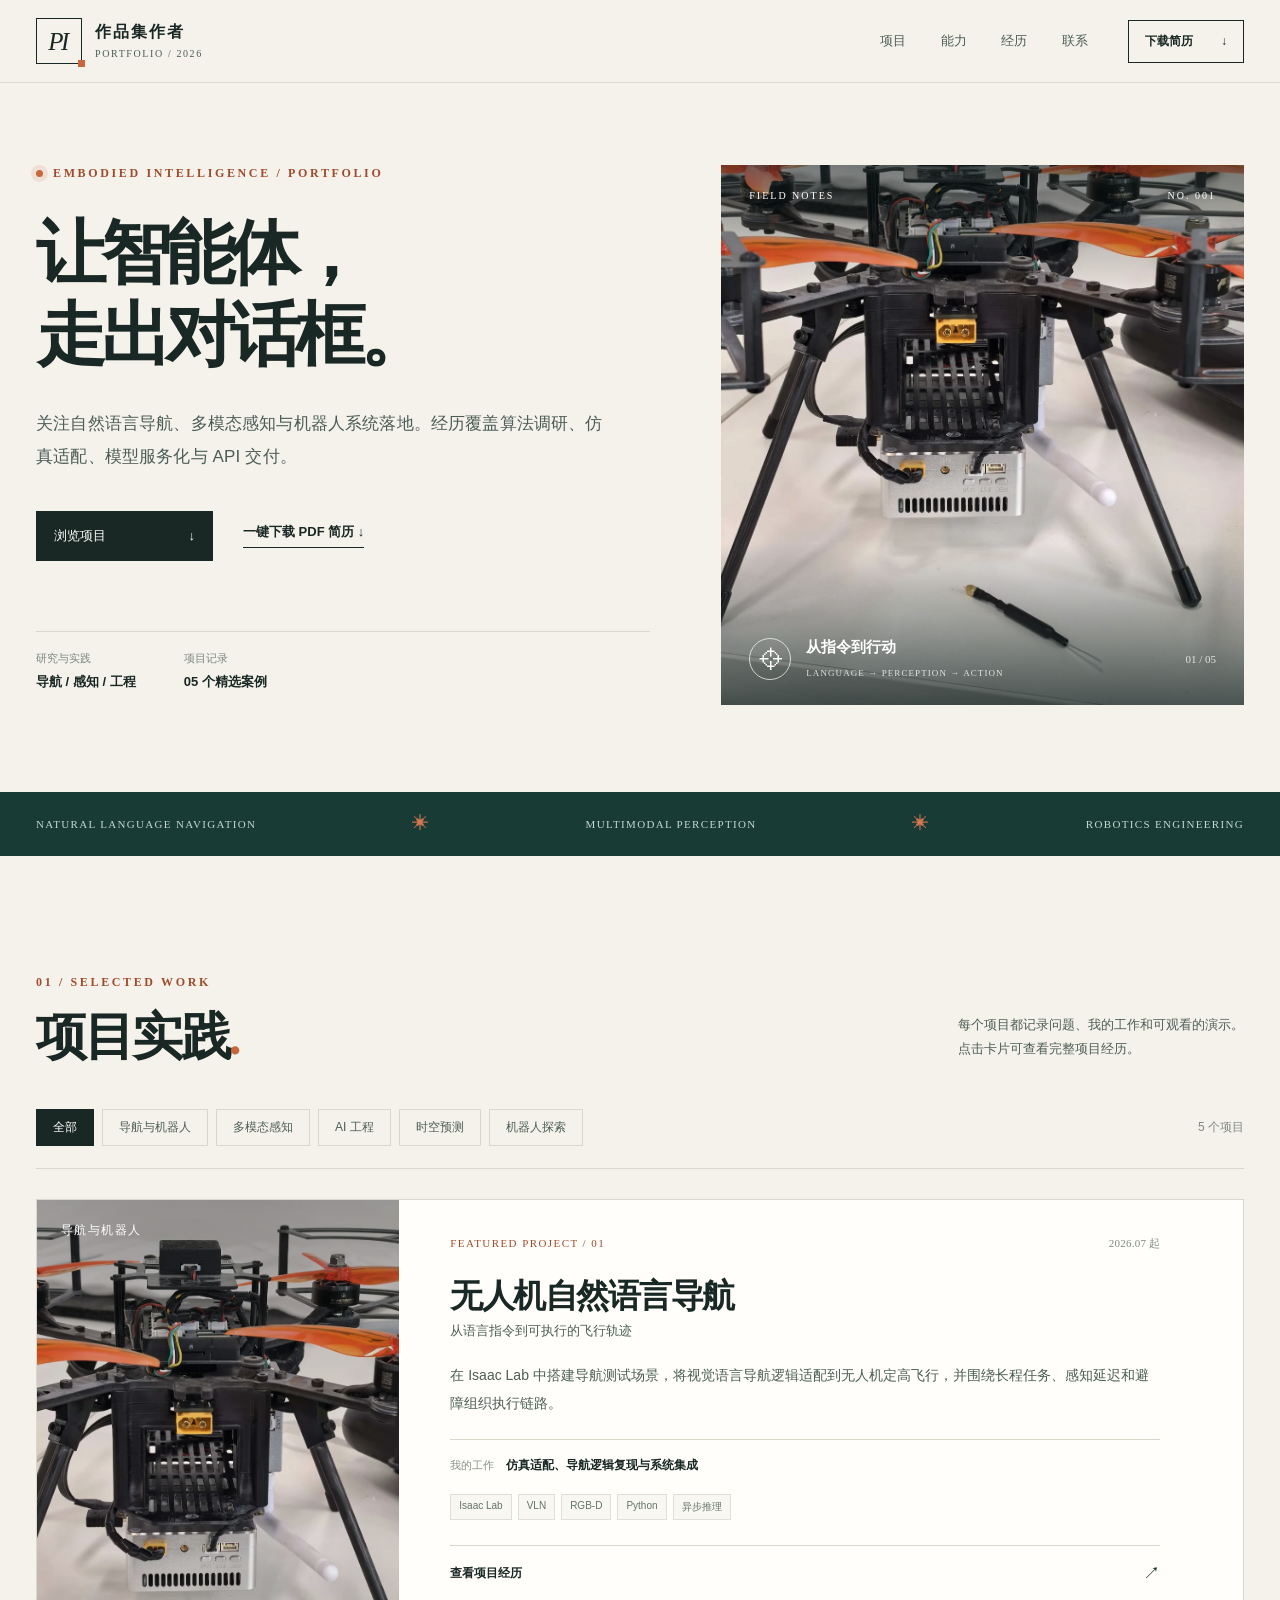
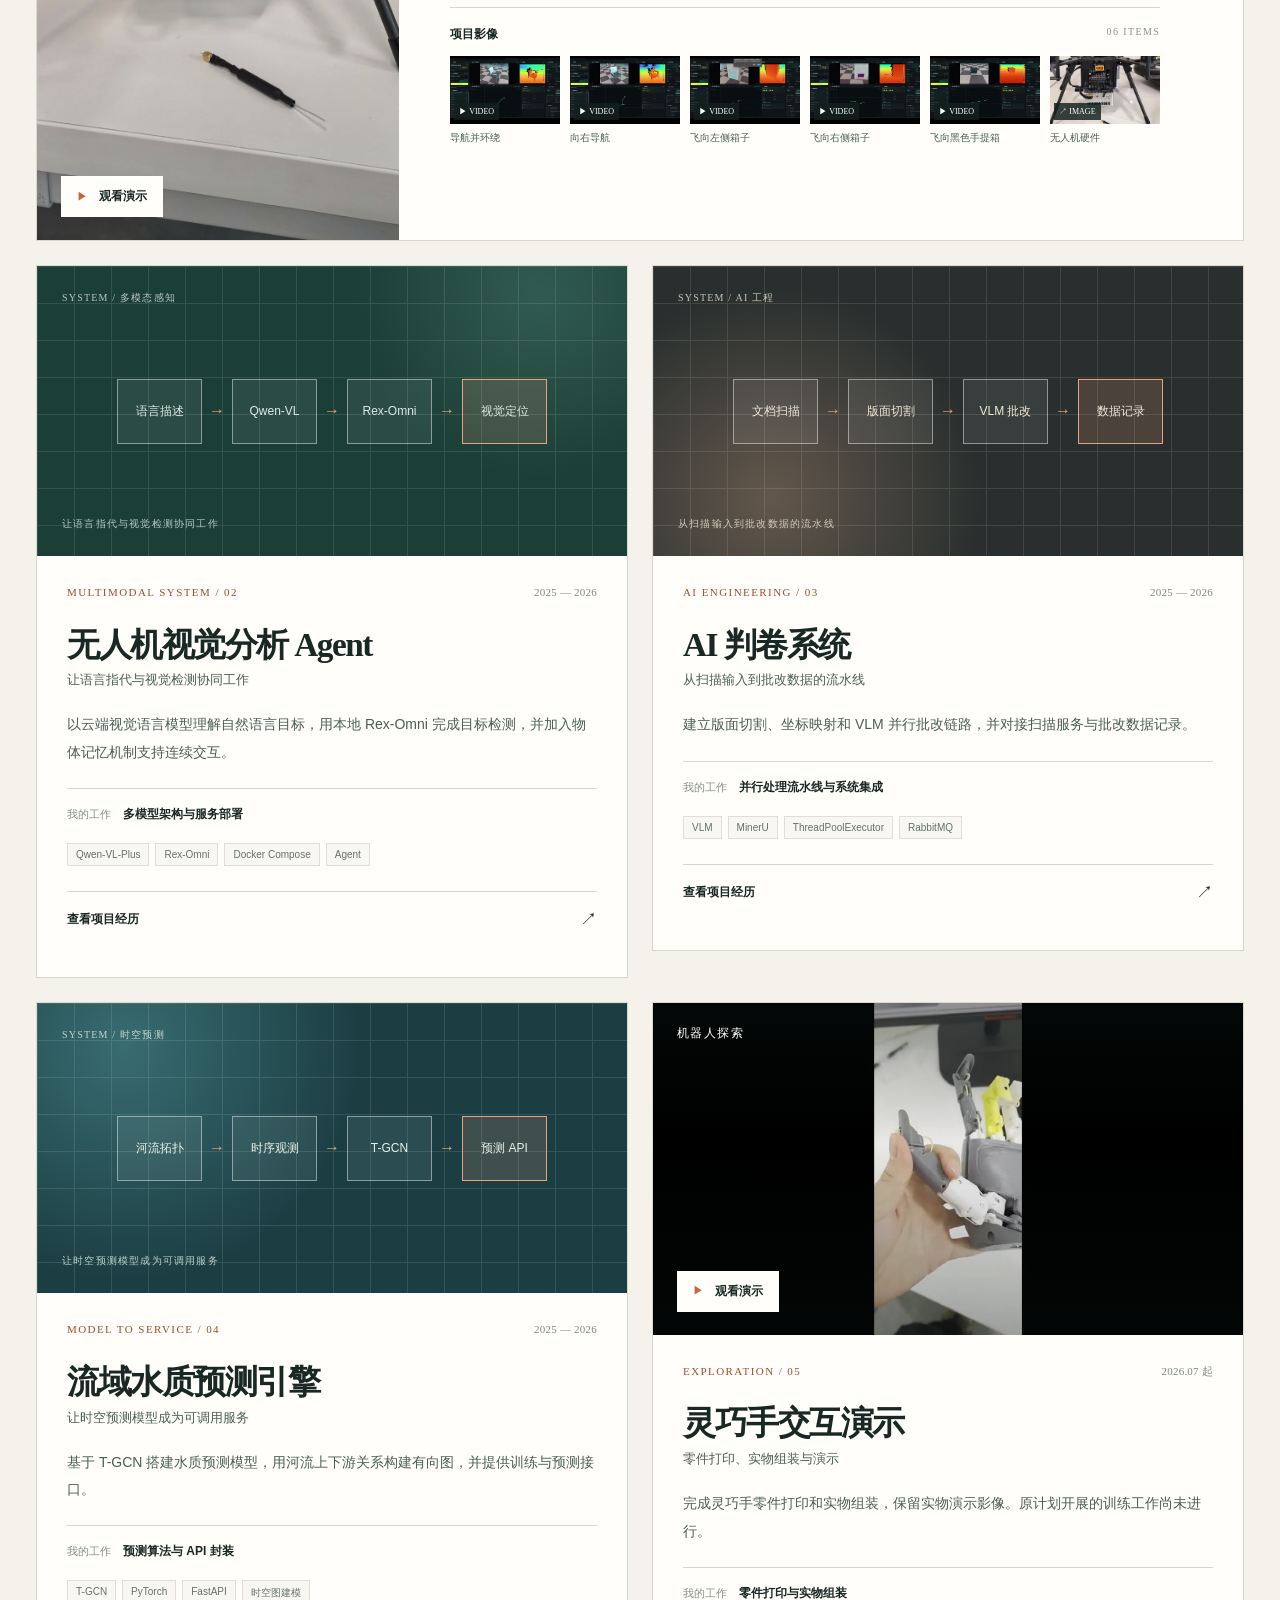
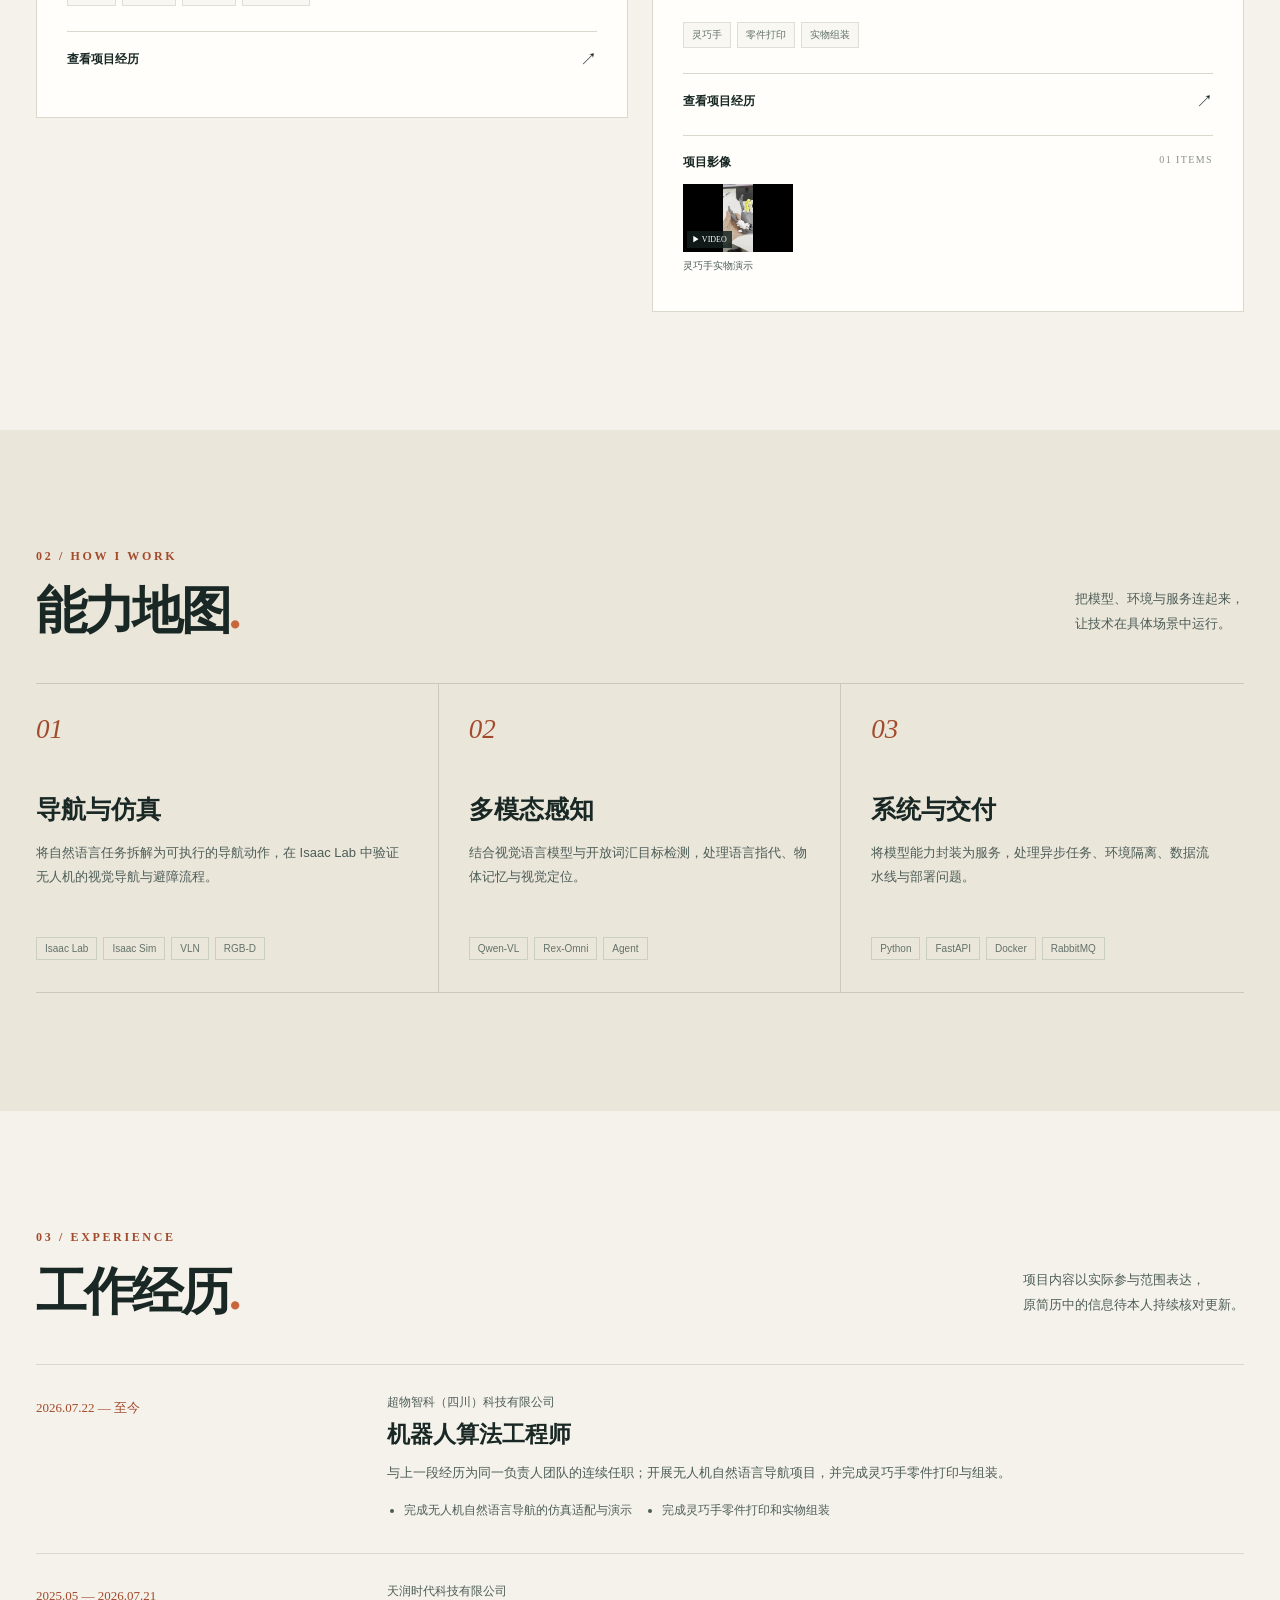
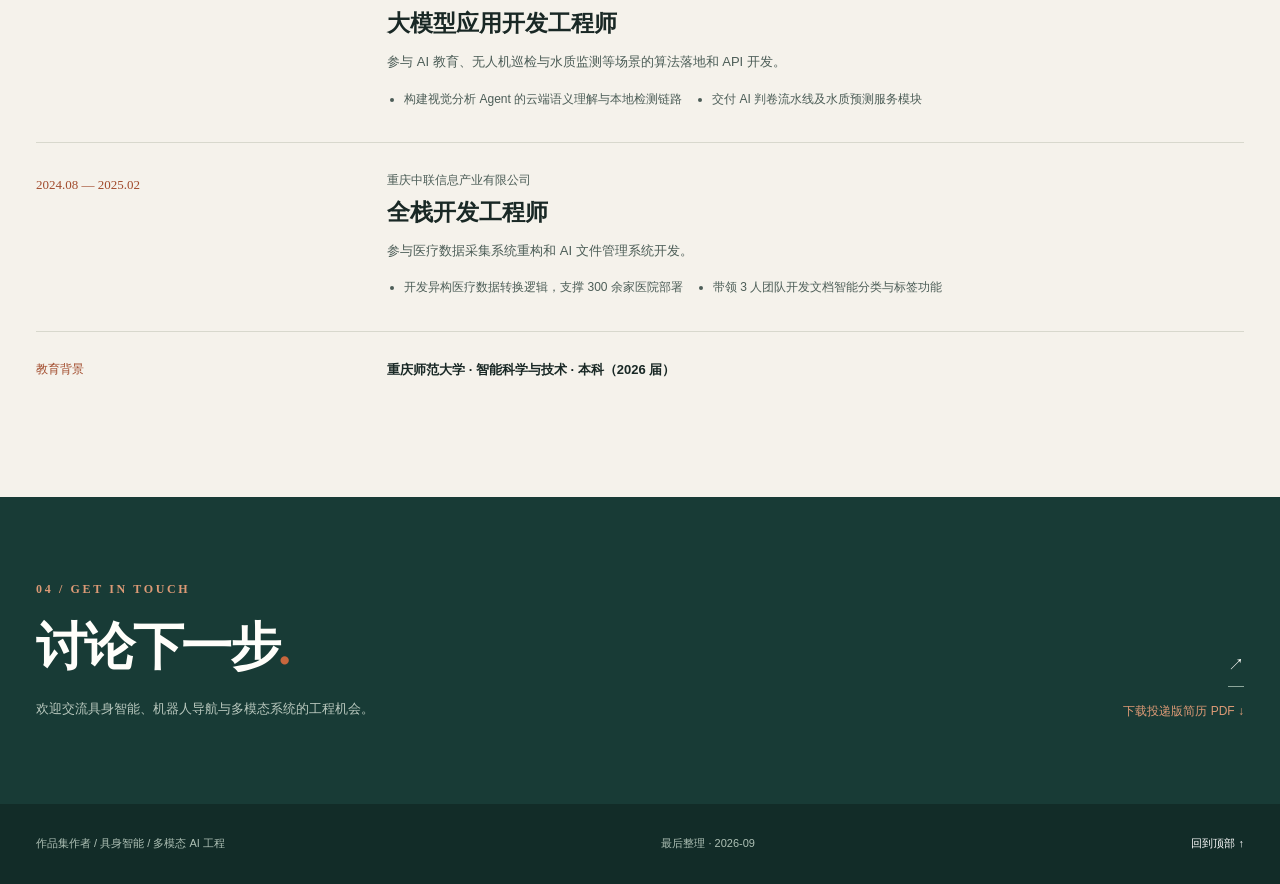
==== index.html @ 28b7d17f "发布匿名源码模板与作品集编辑器" ====
<!doctype html>
<html lang="zh-CN">
  <head>
    <meta charset="utf-8" />
    <meta name="viewport" content="width=device-width, initial-scale=1" />
    <meta name="theme-color" content="#f5f2eb" />
    <meta name="description" content="__PORTFOLIO_NAME__的具身智能与多模态 AI 项目作品集：无人机自然语言导航、视觉分析 Agent 和工程化实践。" />
    <title>__PORTFOLIO_NAME__ · 具身智能项目作品集</title>
    <link rel="stylesheet" href="styles.css" />
    <script type="module" src="app.js"></script>
  </head>
  <body>
    <div id="app"><p class="loading">正在加载项目内容…</p></div>
    <dialog class="media-dialog" id="media-dialog" aria-label="项目演示媒体">
      <div id="media-dialog-content"></div>
    </dialog>
  </body>
</html>
---- styles.css ----
:root {
  color-scheme: light;
  --paper: #f5f2eb;
  --paper-deep: #ebe6da;
  --ink: #192825;
  --ink-soft: #4c5d57;
  --line: #d8d8cd;
  --accent: #c8663d;
  --accent-dark: #a14b2c;
  --forest: #183b36;
  --white: #fffefa;
  --font-body: "Noto Sans CJK SC", "Source Han Sans SC", "PingFang SC", "Microsoft YaHei", sans-serif;
  --font-display: "Noto Serif CJK SC", "Source Han Serif SC", "Songti SC", "SimSun", serif;
}

* { box-sizing: border-box; }
html { scroll-behavior: smooth; }
body { margin: 0; background: var(--paper); color: var(--ink); font-family: var(--font-body); -webkit-font-smoothing: antialiased; }
button, input, textarea, select { font: inherit; }
button, a { -webkit-tap-highlight-color: transparent; }
button { cursor: pointer; }
a { color: inherit; text-decoration: none; }
img { display: block; max-width: 100%; }
::selection { background: #dbac8b; color: var(--ink); }
:focus-visible { outline: 2px solid var(--accent); outline-offset: 4px; }
.shell { width: min(100% - 72px, 1320px); margin-inline: auto; }
.loading, .error-state { min-height: 60vh; display: grid; place-content: center; text-align: center; color: var(--ink-soft); }

.site-header { position: sticky; top: 0; z-index: 20; background: rgba(245, 242, 235, .93); backdrop-filter: blur(16px); border-bottom: 1px solid rgba(25, 40, 37, .12); }
.header-inner { display: flex; align-items: center; height: 82px; gap: 40px; }
.brand { display: inline-flex; align-items: center; gap: 13px; margin-right: auto; min-width: 210px; }
.brand-mark { position: relative; display: grid; place-content: center; width: 46px; height: 46px; border: 1.5px solid var(--ink); font: italic 25px/1 Georgia, serif; letter-spacing: -.1em; padding-right: 3px; }
.brand-dot { position: absolute; width: 7px; height: 7px; background: var(--accent); right: -4px; bottom: -4px; }
.brand-text { display: flex; flex-direction: column; gap: 4px; font-size: 16px; font-weight: 700; letter-spacing: .12em; }
.brand-text small { font: 10px/1.3 Georgia, serif; color: var(--ink-soft); letter-spacing: .16em; }
.site-nav { display: flex; gap: clamp(20px, 2.7vw, 45px); align-items: center; }
.site-nav a { font-size: 13px; color: var(--ink-soft); transition: color .2s; }
.site-nav a:hover { color: var(--accent-dark); }
.header-action { display: inline-flex; gap: 28px; align-items: center; padding: 12px 16px; border: 1px solid var(--ink); font-size: 12px; font-weight: 700; white-space: nowrap; transition: background .2s, color .2s; }
.header-action:hover { background: var(--ink); color: var(--white); }

.hero { display: grid; grid-template-columns: 1.08fr .92fr; min-height: 650px; padding-block: 82px 86px; gap: clamp(35px, 5.6vw, 95px); align-items: center; }
.hero-copy { padding-bottom: 15px; }
.eyebrow, .section-kicker { color: var(--accent-dark); font: 12px/1.4 Georgia, serif; letter-spacing: .22em; font-weight: bold; }
.eyebrow { display: flex; align-items: center; gap: 10px; margin: 0 0 30px; }
.live-dot { width: 7px; height: 7px; border-radius: 50%; background: var(--accent); box-shadow: 0 0 0 5px rgba(200, 102, 61, .13); }
.hero h1 { font-family: var(--font-display); font-size: clamp(50px, 5.5vw, 88px); line-height: 1.17; font-weight: 600; letter-spacing: -.075em; margin: 0 0 30px; }
.hero-intro { max-width: 580px; margin: 0; color: var(--ink-soft); font-size: 17px; line-height: 1.95; letter-spacing: .01em; }
.hero-actions { display: flex; align-items: center; flex-wrap: wrap; gap: 30px; margin-top: 38px; }
.button-primary { display: inline-flex; align-items: center; justify-content: space-between; gap: 55px; min-width: 177px; padding: 16px 18px; background: var(--ink); color: var(--white); font-size: 13px; transition: transform .2s, background .2s; }
.button-primary:hover { transform: translateY(-2px); background: var(--forest); }
.button-quiet { font-size: 13px; font-weight: 700; border-bottom: 1px solid var(--ink); padding-bottom: 6px; }
.hero-facts { display: flex; gap: 48px; margin-top: 70px; border-top: 1px solid var(--line); padding-top: 19px; }
.hero-facts div { display: flex; flex-direction: column; gap: 7px; }
.hero-facts span { font-size: 11px; color: #7b8780; }
.hero-facts strong { font-size: 13px; font-weight: 600; }
.hero-visual { position: relative; height: 540px; background: #d1d1c9; overflow: hidden; isolation: isolate; }
.hero-visual:after { content: ''; position: absolute; inset: 0; background: linear-gradient(180deg,rgba(9,25,24,.5),transparent 23%,transparent 70%,rgba(9,25,24,.72)); z-index: 1; }
.hero-visual img { width: 100%; height: 100%; object-fit: cover; object-position: 50% 48%; transform: scale(1.02); transition: transform .7s ease; }
.hero-visual:hover img { transform: scale(1.065); }
.hero-visual-top, .hero-visual-bottom { position: absolute; z-index: 2; color: white; }
.hero-visual-top { top: 25px; left: 28px; right: 28px; display: flex; justify-content: space-between; font: 10px Georgia, serif; letter-spacing: .2em; }
.hero-visual-bottom { bottom: 25px; left: 28px; right: 28px; display: flex; align-items: center; gap: 15px; }
.crosshair { width: 42px; height: 42px; display: grid; place-items: center; border: 1px solid rgba(255,255,255,.7); border-radius: 50%; font-size: 24px; }
.hero-visual-bottom strong { display: block; font-size: 15px; margin-bottom: 5px; }
.hero-visual-bottom small { font: 9px Georgia, serif; letter-spacing: .12em; opacity: .8; }
.hero-visual-index { margin-left: auto; font: 11px Georgia, serif; opacity: .8; }
.marquee-line { background: var(--forest); color: #c9d6cf; overflow: hidden; }
.marquee-line .shell { white-space: nowrap; display: flex; justify-content: space-between; align-items: center; gap: 22px; height: 64px; font: 11px Georgia, serif; letter-spacing: .12em; }
.marquee-line span { color: #d57750; font-size: 17px; }

.section { padding-block: 118px; scroll-margin-top: 86px; }
.section-heading { display: flex; justify-content: space-between; align-items: end; gap: 30px; margin-bottom: 42px; }
.section-kicker { margin: 0 0 15px; }
.section-heading h2 { font: 600 clamp(39px, 4vw, 59px)/1.2 var(--font-display); letter-spacing: -.055em; margin: 0; }
.heading-accent, .contact-inner h2 span { color: var(--accent); }
.section-heading > p { margin: 0 0 5px; color: var(--ink-soft); font-size: 13px; line-height: 1.9; }
.project-toolbar { display: flex; justify-content: space-between; align-items: center; gap: 20px; margin-bottom: 30px; border-bottom: 1px solid var(--line); padding-bottom: 22px; }
.filters { display: flex; flex-wrap: wrap; gap: 8px; }
.filter-button { border: 1px solid var(--line); color: var(--ink-soft); background: transparent; font-size: 12px; padding: 9px 16px; transition: background .2s, color .2s, border-color .2s; }
.filter-button:hover, .filter-button.active { background: var(--ink); color: var(--white); border-color: var(--ink); }
#result-count { color: #7f8982; font-size: 12px; white-space: nowrap; }
.projects-grid { display: grid; grid-template-columns: repeat(2, minmax(0,1fr)); gap: 24px; align-items: start; }
.project-card { background: var(--white); border: 1px solid var(--line); min-width: 0; }
.project-card[hidden] { display: none !important; }
.project-card.featured { grid-column: 1 / -1; display: grid; grid-template-columns: .92fr 1.08fr; }
.project-cover { position: relative; min-height: 290px; overflow: hidden; }
.featured .project-cover { height: 100%; min-height: 640px; }
.image-cover { background: #d9d5ca; }
.image-cover:after { content: ''; position: absolute; inset: 0; pointer-events: none; background: linear-gradient(180deg, rgba(10,20,19,.35), transparent 42%, rgba(10,20,19,.3)); }
.image-cover img { width: 100%; height: 100%; object-fit: cover; transition: transform .5s ease; }
.image-cover:hover img { transform: scale(1.035); }
.image-cover-label { position: absolute; z-index: 1; left: 24px; top: 22px; color: white; font-size: 12px; letter-spacing: .12em; }
.cover-play { position: absolute; z-index: 2; bottom: 23px; left: 24px; border: none; background: var(--white); color: var(--ink); display: flex; align-items: center; gap: 12px; padding: 12px 16px; font-size: 12px; font-weight: 700; }
.cover-play span { font-size: 10px; color: var(--accent); }
.cover-play:hover { background: var(--accent); color: white; }
.cover-play:hover span { color: white; }
.project-content { padding: 28px 30px 30px; }
.featured .project-content { padding: 35px clamp(30px, 4vw, 54px); }
.project-topline { display: flex; justify-content: space-between; gap: 12px; color: var(--accent-dark); font: 11px/1.5 Georgia, serif; letter-spacing: .13em; }
.project-topline span:last-child { color: #7c8980; letter-spacing: .02em; white-space: nowrap; }
.project-content h3 { font: 600 clamp(26px, 2.6vw, 38px)/1.32 var(--font-display); letter-spacing: -.045em; margin: 22px 0 5px; }
.project-subtitle { margin: 0 0 22px; color: var(--ink-soft); font-size: 13px; }
.project-summary { color: var(--ink-soft); font-size: 14px; line-height: 1.95; margin: 0 0 22px; }
.project-meta { display: flex; flex-wrap: wrap; align-items: baseline; gap: 6px 12px; border-top: 1px solid var(--line); padding-top: 17px; }
.project-meta span { font-size: 11px; color: #849087; }
.project-meta strong { font-size: 12px; font-weight: 600; }
.tag-list { display: flex; flex-wrap: wrap; gap: 6px; margin-top: 20px; }
.tag { border: 1px solid #e0dfd6; background: #f8f7f2; color: #63726a; font-size: 10px; padding: 5px 8px; white-space: nowrap; }
.project-details { margin-top: 25px; border-top: 1px solid var(--line); }
.project-details summary { list-style: none; display: flex; justify-content: space-between; align-items: center; padding: 16px 0; font-size: 12px; font-weight: 700; cursor: pointer; }
.project-details summary::-webkit-details-marker { display: none; }
.project-details summary span { font-size: 17px; font-weight: 400; transition: transform .2s; }
.project-details[open] summary span { transform: rotate(45deg); }
.detail-body { display: grid; grid-template-columns: repeat(2,minmax(0,1fr)); gap: 12px 20px; padding: 6px 0 18px; }
.detail-body h4 { margin: 0 0 7px; color: var(--accent-dark); font-size: 11px; letter-spacing: .08em; }
.detail-body p, .detail-body li { color: var(--ink-soft); font-size: 12px; line-height: 1.85; margin: 0; }
.detail-body ul { margin: 0; padding-left: 17px; }
.detail-body li + li { margin-top: 5px; }
.detail-context { grid-column: 1/-1; font-size: 11px !important; color: #89948c !important; }
.media-gallery { margin-top: 6px; }
.media-gallery-head { display: flex; justify-content: space-between; border-top: 1px solid var(--line); padding: 18px 0 13px; font-size: 12px; font-weight: 700; }
.media-gallery-head small { color: #869289; font: 10px Georgia, serif; letter-spacing: .14em; }
.media-list { display: flex; gap: 10px; overflow-x: auto; padding-bottom: 8px; scrollbar-color: #c9cbc1 transparent; }
.media-item { flex: 0 0 110px; border: 0; background: transparent; padding: 0; text-align: left; }
.media-thumb { position: relative; display: block; width: 110px; height: 68px; background: #d4d7cf; overflow: hidden; }
.media-thumb img { width: 100%; height: 100%; object-fit: cover; transition: transform .2s; }
.media-placeholder { width: 100%; height: 100%; display: grid; place-items: center; color: white; background: var(--forest); font-size: 24px; }
.media-item:hover img { transform: scale(1.08); }
.media-type { position: absolute; left: 4px; bottom: 4px; padding: 3px 5px; color: white; background: rgba(19,32,30,.82); font: 8px Georgia, serif; }
.media-caption { display: block; margin-top: 7px; color: var(--ink-soft); font-size: 10px; line-height: 1.4; }
.diagram-cover { display: flex; flex-direction: column; justify-content: space-between; padding: 25px; isolation: isolate; }
.diagram-vision { color: #dceae2; background: radial-gradient(circle at 85% 10%, #315b50, transparent 33%), #1b3e37; }
.diagram-grading { color: #f0e7d8; background: radial-gradient(circle at 20% 80%, #63574c, transparent 40%), #292f2e; }
.diagram-water { color: #e6f0e7; background: radial-gradient(circle at 15% 15%, #386c71, transparent 42%), #1b3e43; }
.diagram-default { color: white; background: #28413c; }
.diagram-cover:before { content: ''; position: absolute; inset: 0; z-index: -1; opacity: .12; background-image: linear-gradient(currentColor 1px,transparent 1px),linear-gradient(90deg,currentColor 1px,transparent 1px); background-size: 37px 37px; }
.diagram-overline, .diagram-foot { font: 10px Georgia, serif; letter-spacing: .12em; opacity: .8; }
.diagram-flow { display: flex; align-items: center; justify-content: center; gap: 7px; flex-wrap: wrap; }
.diagram-node { display: grid; place-items: center; min-width: 85px; height: 65px; padding: 8px; border: 1px solid rgba(255,255,255,.45); background: rgba(255,255,255,.07); text-align: center; font-size: 12px; }
.diagram-node:last-child { border-color: #e9a27b; background: rgba(233,162,123,.17); }
.diagram-arrow { color: #e9a27b; }

.capabilities-section { background: var(--paper-deep); }
.capabilities-grid { display: grid; grid-template-columns: repeat(3,minmax(0,1fr)); border-top: 1px solid #c9cabc; border-bottom: 1px solid #c9cabc; }
.capability { padding: 30px 30px 32px; border-right: 1px solid #c9cabc; }
.capability:first-child { padding-left: 0; }
.capability:last-child { border-right: 0; }
.capability-number { color: var(--accent-dark); font: italic 27px Georgia, serif; }
.capability h3 { margin: 48px 0 15px; font: 600 25px var(--font-display); }
.capability p { min-height: 76px; margin: 0; color: var(--ink-soft); font-size: 13px; line-height: 1.85; }
.capability .tag { background: transparent; border-color: #cbcfc3; }
.timeline { border-top: 1px solid var(--line); }
.timeline-item { display: grid; grid-template-columns: 27% 1fr; gap: 25px; border-bottom: 1px solid var(--line); padding: 29px 0 33px; }
.timeline-period { color: var(--accent-dark); font: 13px Georgia, serif; padding-top: 5px; }
.timeline-company { color: var(--ink-soft); font-size: 12px; margin: 0 0 8px; }
.timeline-body h3 { font: 600 23px var(--font-display); margin: 0 0 11px; }
.timeline-body > p:not(.timeline-company) { color: var(--ink-soft); font-size: 13px; line-height: 1.8; margin: 0; }
.timeline-body ul { display: flex; flex-wrap: wrap; gap: 9px 30px; padding-left: 17px; margin: 15px 0 0; color: var(--ink-soft); font-size: 12px; line-height: 1.7; }
.education-row { display: grid; grid-template-columns: 27% 1fr; gap: 25px; padding-top: 29px; font-size: 12px; }
.education-row span { color: var(--accent-dark); }
.education-row strong { font-size: 13px; font-weight: 600; }
.contact-section { background: var(--forest); color: var(--white); padding: 84px 0; scroll-margin-top: 86px; }
.contact-inner { display: flex; justify-content: space-between; align-items: end; gap: 40px; }
.contact-inner .section-kicker { color: #dc9a76; }
.contact-inner h2 { font: 600 clamp(39px, 4vw, 58px) var(--font-display); margin: 0 0 15px; letter-spacing: -.05em; }
.contact-inner p:last-child { margin: 0; font-size: 13px; color: #b9c8be; line-height: 1.8; }
.contact-actions { display: flex; flex-direction: column; align-items: end; gap: 16px; }
.contact-mails { display: flex; flex-direction: column; align-items: end; gap: 12px; }
.contact-mail { font: clamp(18px,2vw,27px) Georgia,serif; border-bottom: 1px solid #8da69b; padding-bottom: 9px; }
.secondary-mail { font-size: clamp(16px,1.5vw,20px); }
.contact-mail span { font-size: 16px; }
.contact-resume { color: #dc9a76; font-size: 12px; }
.footer { background: #122c28; color: #aec0b5; }
.footer-inner { min-height: 80px; display: flex; justify-content: space-between; align-items: center; gap: 20px; font-size: 11px; }
.footer a { color: white; }

.media-dialog { width: min(92vw, 960px); max-height: 92vh; padding: 0; border: 0; color: var(--ink); background: var(--paper); box-shadow: 0 30px 90px rgba(0,0,0,.25); }
.media-dialog::backdrop { background: rgba(9,22,20,.82); backdrop-filter: blur(5px); }
#media-dialog-content { padding: 22px; }
.dialog-head { display: flex; justify-content: space-between; align-items: start; gap: 20px; margin-bottom: 18px; }
.dialog-head small { color: var(--accent-dark); font-size: 11px; }
.dialog-head h2 { font: 600 25px var(--font-display); margin: 4px 0 0; }
.dialog-close { background: transparent; border: 1px solid var(--line); width: 37px; height: 37px; }
.dialog-close:hover { background: var(--ink); color: white; }
.media-dialog video, .dialog-image { width: 100%; max-height: 70vh; background: #111; object-fit: contain; }
.dialog-caption { margin: 13px 0 0; color: var(--ink-soft); font-size: 12px; }

@media (max-width: 1050px) {
  .hero { gap: 30px; }
  .hero-visual { height: 480px; }
  .featured .project-cover { min-height: 590px; }
  .diagram-flow { gap: 5px; }
  .diagram-node { min-width: 72px; font-size: 11px; }
}
@media (max-width: 780px) {
  .shell { width: min(100% - 36px, 1320px); }
  .header-inner { height: 70px; gap: 15px; }
  .brand { min-width: 0; }
  .brand-text small { display: none; }
  .brand-mark { width: 39px; height: 39px; font-size: 22px; }
  .site-nav { display: none; }
  .header-action { gap: 10px; padding: 10px; }
  .hero { grid-template-columns: 1fr; padding-block: 54px; gap: 42px; }
  .hero h1 { font-size: clamp(49px, 10vw, 74px); }
  .hero-intro { font-size: 15px; }
  .hero-facts { margin-top: 45px; }
  .hero-visual { height: 440px; }
  .marquee-line .shell { justify-content: flex-start; }
  .section { padding-block: 78px; }
  .section-heading { display: block; }
  .section-heading > p { margin-top: 18px; }
  .projects-grid { grid-template-columns: 1fr; }
  .project-card.featured { display: block; }
  .featured .project-cover { min-height: 0; height: 440px; }
  .capabilities-grid { grid-template-columns: 1fr; }
  .capability, .capability:first-child { border-right: 0; border-bottom: 1px solid #c9cabc; padding: 25px 0; }
  .capability:last-child { border-bottom: 0; }
  .capability h3 { margin-top: 20px; }
  .capability p { min-height: 0; }
  .contact-inner { display: block; }
  .contact-actions { align-items: start; margin-top: 42px; }
  .contact-mails { align-items: start; }
}
@media (max-width: 500px) {
  .brand-text { font-size: 14px; }
  .header-action { font-size: 11px; }
  .hero h1 { font-size: 48px; }
  .hero-actions { gap: 24px; }
  .hero-visual { height: 340px; }
  .hero-facts { gap: 24px; }
  .hero-facts strong { font-size: 11px; }
  .project-toolbar { align-items: start; }
  #result-count { padding-top: 12px; }
  .project-content, .featured .project-content { padding: 25px 20px; }
  .featured .project-cover { height: 340px; }
  .detail-body { grid-template-columns: 1fr; }
  .diagram-cover { min-height: 250px; }
  .diagram-node { min-width: 60px; height: 58px; font-size: 10px; }
  .timeline-item, .education-row { grid-template-columns: 1fr; gap: 9px; }
  .footer-inner { align-items: start; flex-direction: column; padding-block: 22px; gap: 9px; }
  .contact-mail { font-size: 18px; }
}
@media (prefers-reduced-motion: reduce) {
  html { scroll-behavior: auto; }
  *, *:before, *:after { transition-duration: .01ms !important; animation-duration: .01ms !important; }
}
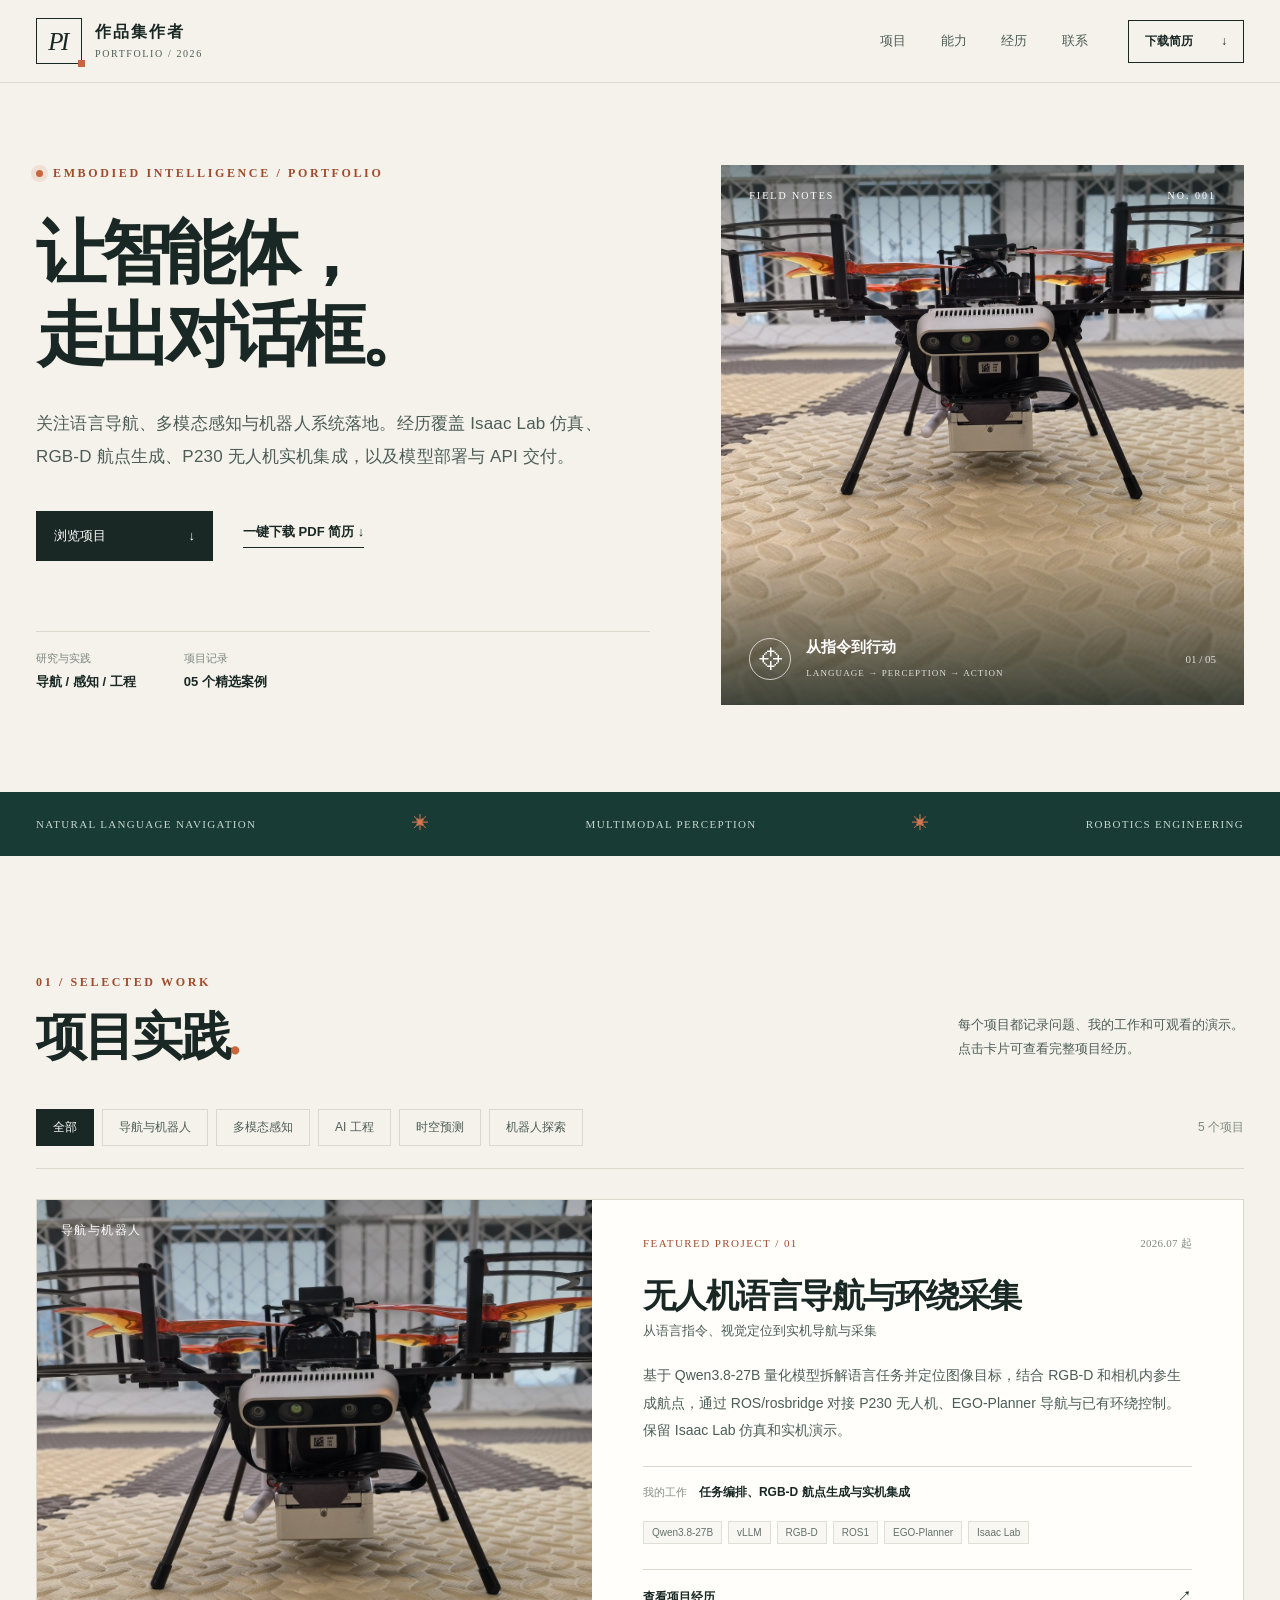
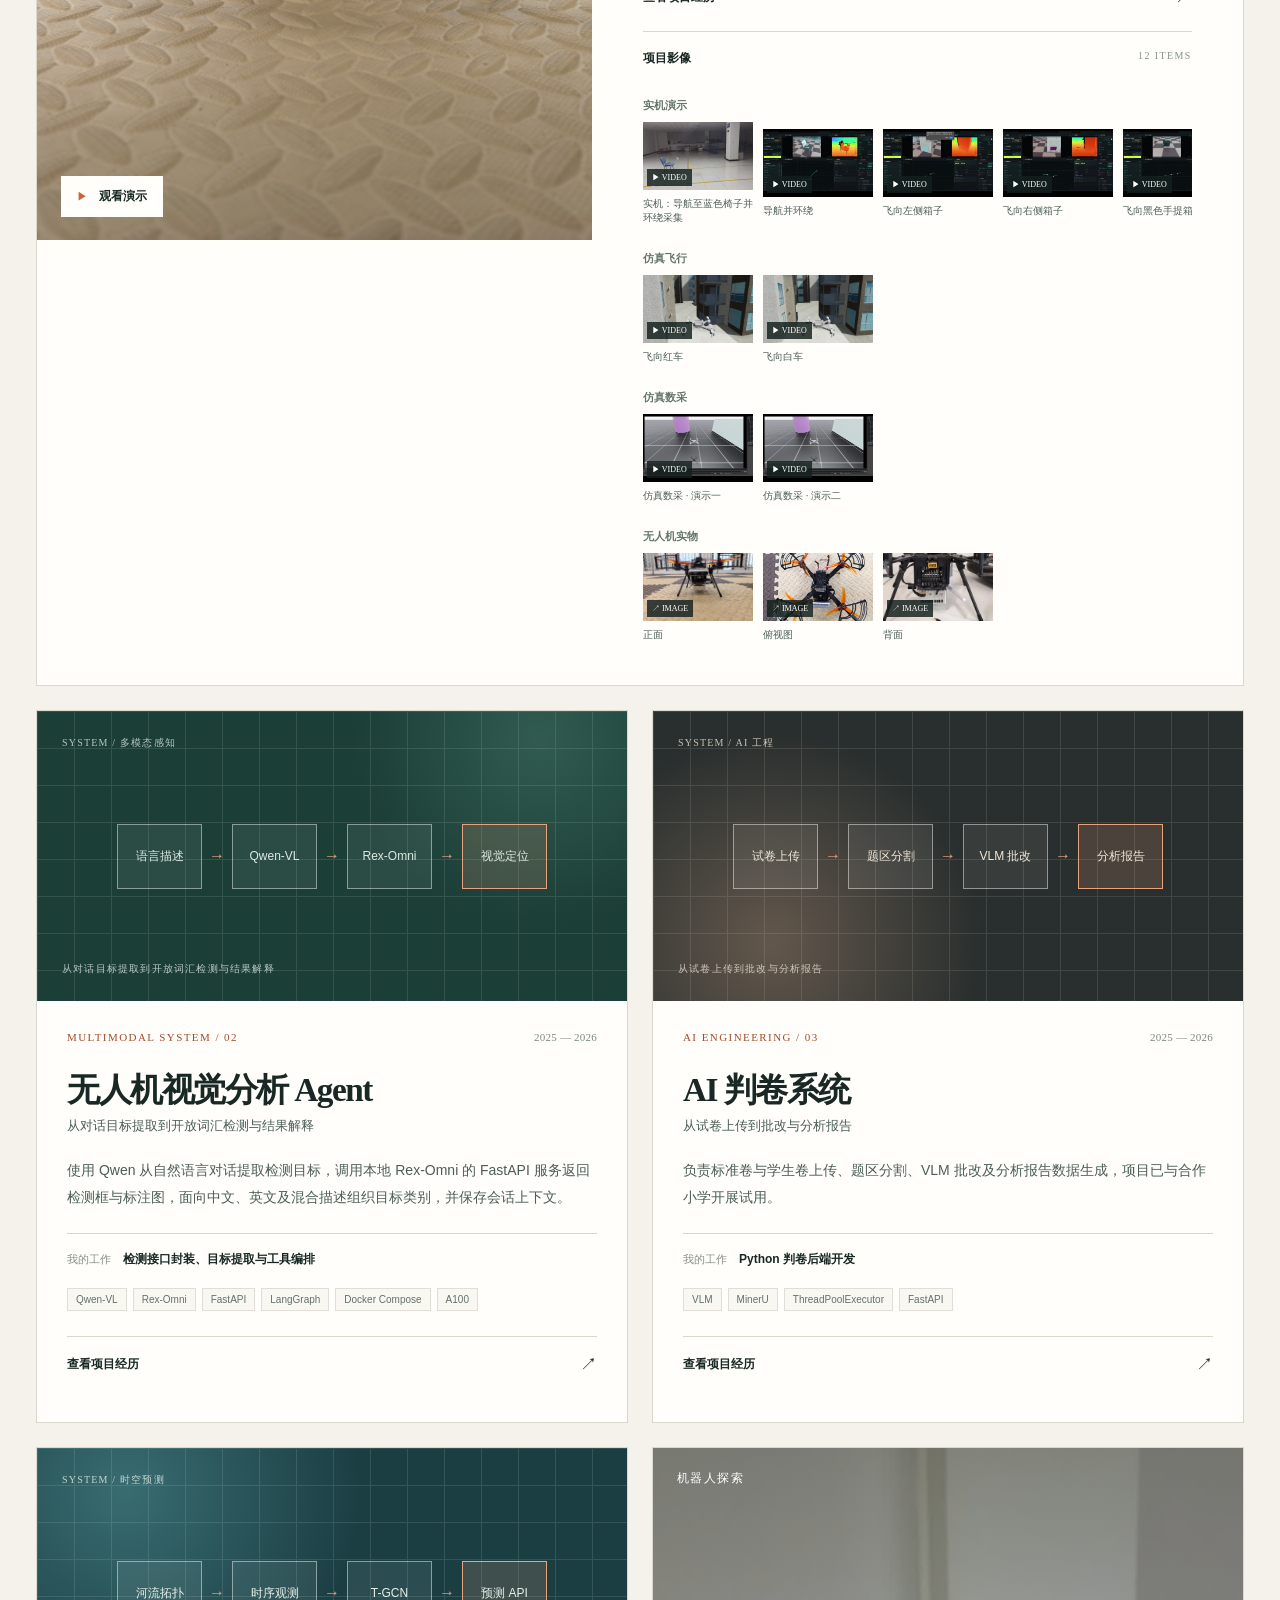
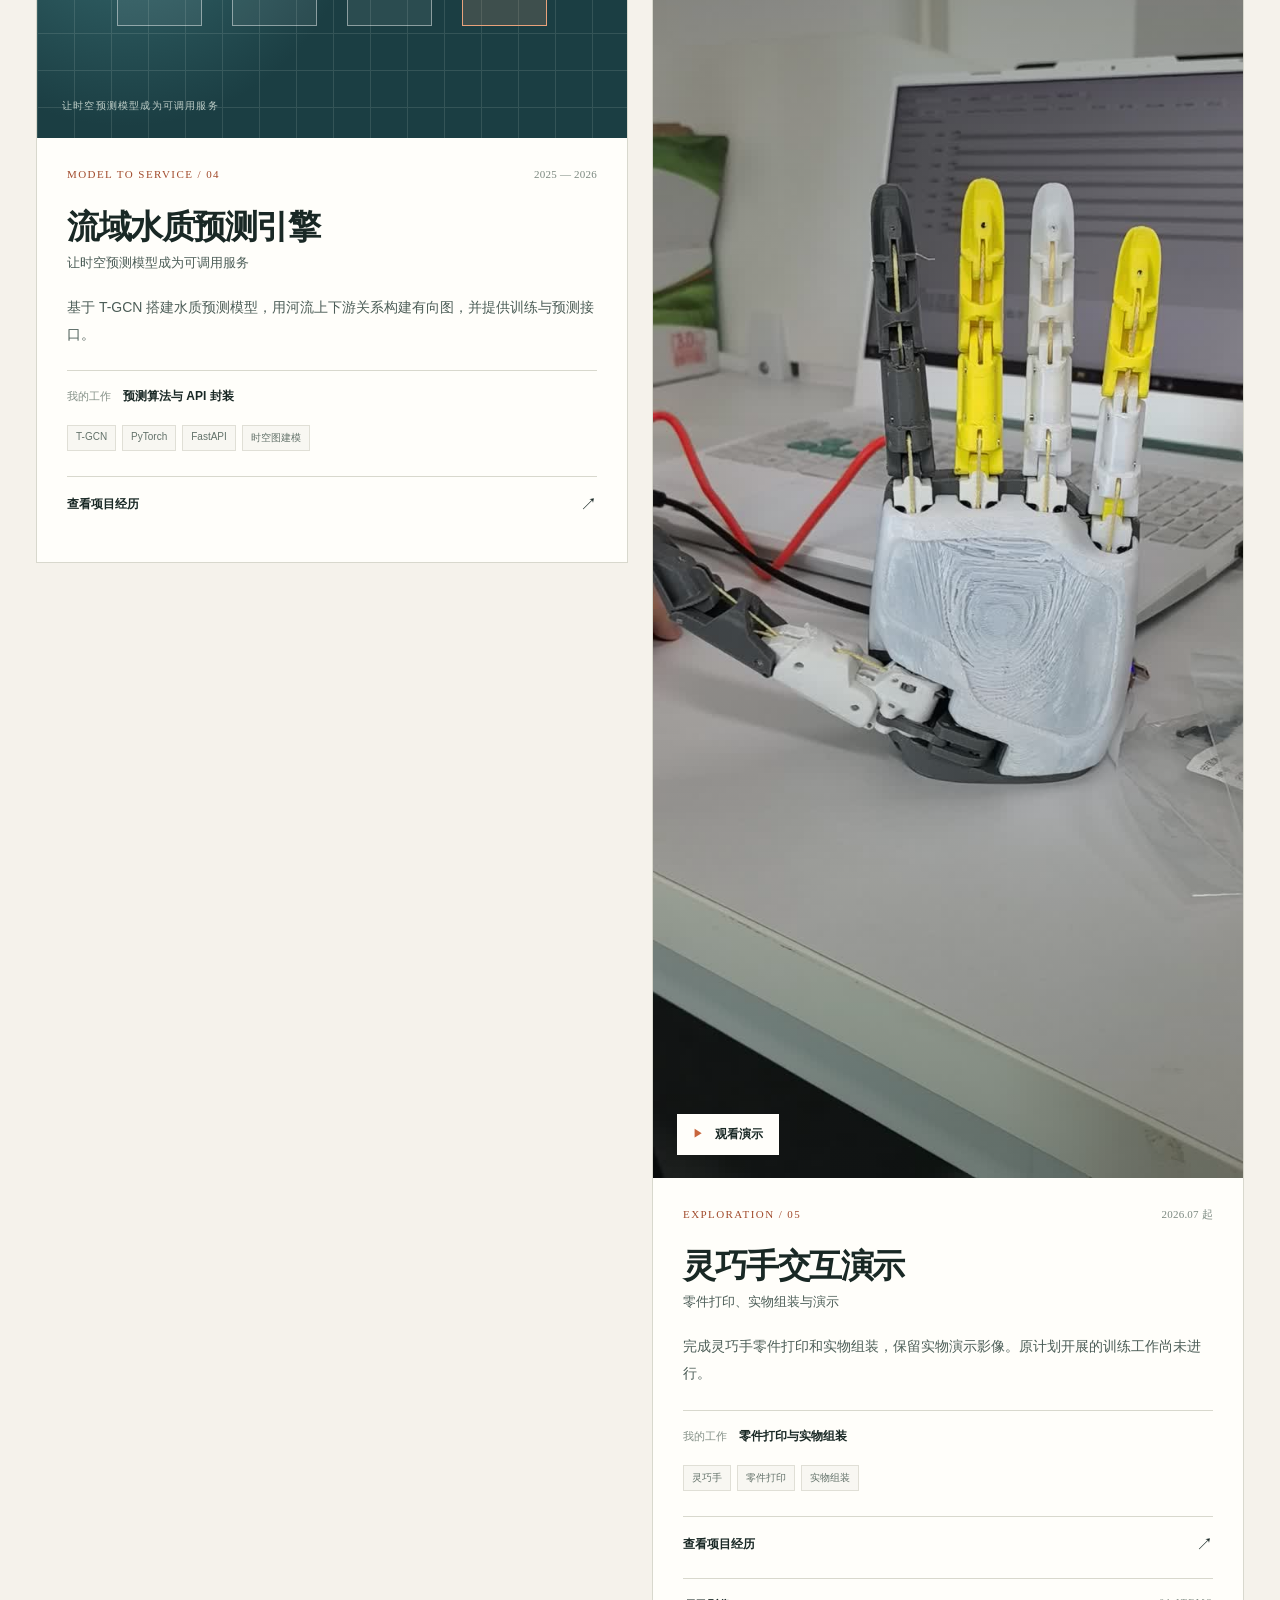
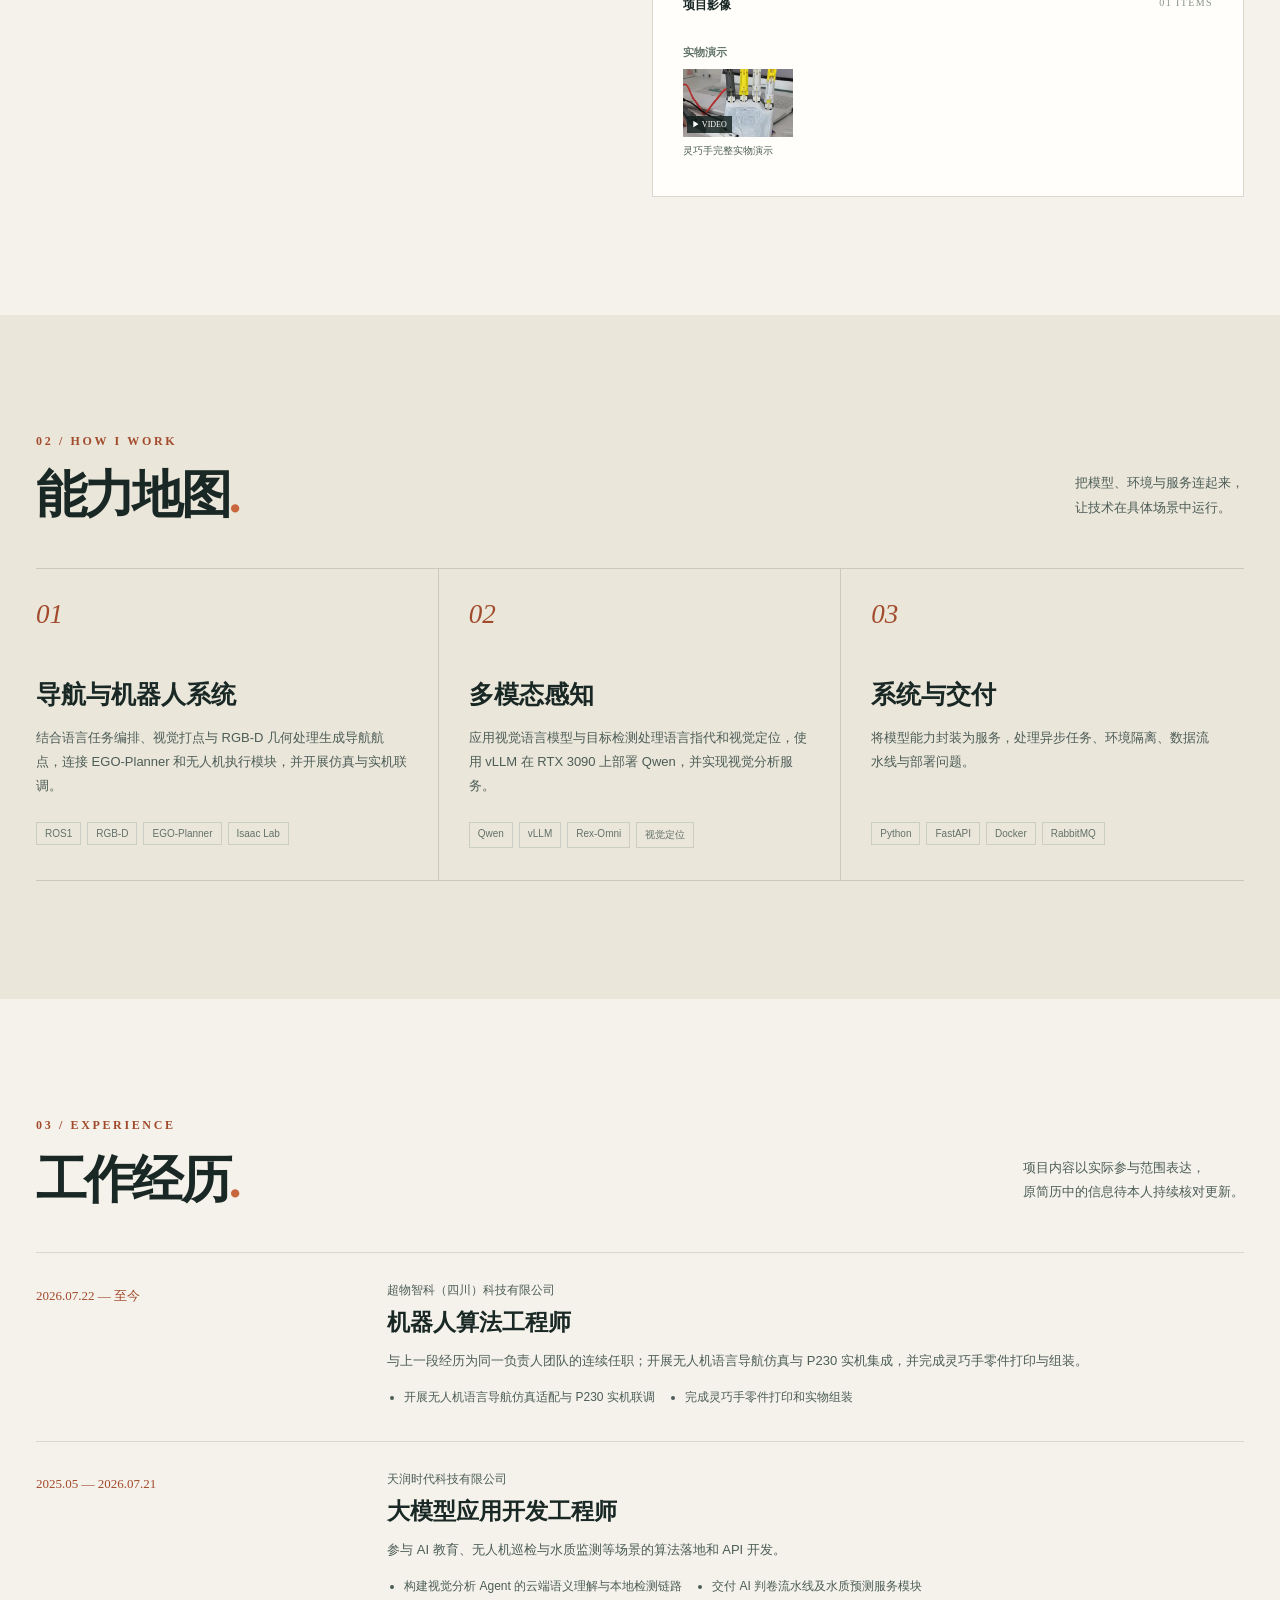
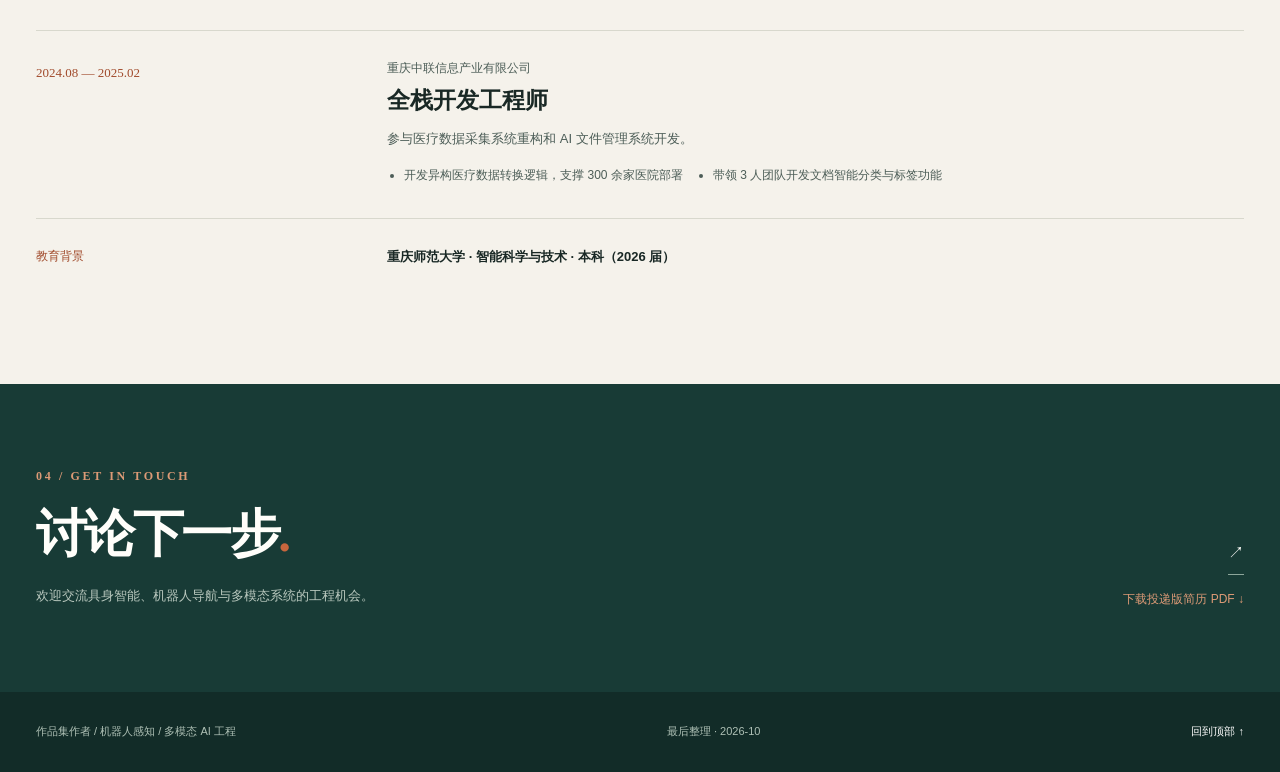
==== commit fe0ffb75: "打通在线编辑一键发布草稿素材与网页PDF同步" ====
--- a/index.html
+++ b/index.html
@@ -7,7 +7,7 @@
     <meta name="description" content="__PORTFOLIO_NAME__的具身智能与多模态 AI 项目作品集：无人机自然语言导航、视觉分析 Agent 和工程化实践。" />
     <title>__PORTFOLIO_NAME__ · 具身智能项目作品集</title>
     <link rel="stylesheet" href="styles.css" />
-    <script type="module" src="app.js"></script>
+    <script type="module" src="app.js?v=publish2"></script>
   </head>
   <body>
     <div id="app"><p class="loading">正在加载项目内容…</p></div>
--- a/styles.css
+++ b/styles.css
@@ -83,7 +83,7 @@
 .projects-grid { display: grid; grid-template-columns: repeat(2, minmax(0,1fr)); gap: 24px; align-items: start; }
 .project-card { background: var(--white); border: 1px solid var(--line); min-width: 0; }
 .project-card[hidden] { display: none !important; }
-.project-card.featured { grid-column: 1 / -1; display: grid; grid-template-columns: .92fr 1.08fr; }
+.project-card.featured { grid-column: 1 / -1; display: grid; grid-template-columns: minmax(0, .92fr) minmax(0, 1.08fr); }
 .project-cover { position: relative; min-height: 290px; overflow: hidden; }
 .featured .project-cover { height: 100%; min-height: 640px; }
 .image-cover { background: #d9d5ca; }
@@ -95,7 +95,7 @@
 .cover-play span { font-size: 10px; color: var(--accent); }
 .cover-play:hover { background: var(--accent); color: white; }
 .cover-play:hover span { color: white; }
-.project-content { padding: 28px 30px 30px; }
+.project-content { min-width: 0; padding: 28px 30px 30px; }
 .featured .project-content { padding: 35px clamp(30px, 4vw, 54px); }
 .project-topline { display: flex; justify-content: space-between; gap: 12px; color: var(--accent-dark); font: 11px/1.5 Georgia, serif; letter-spacing: .13em; }
 .project-topline span:last-child { color: #7c8980; letter-spacing: .02em; white-space: nowrap; }
@@ -132,6 +132,8 @@
 .diagram-cover { display: flex; flex-direction: column; justify-content: space-between; padding: 25px; isolation: isolate; }
 .diagram-vision { color: #dceae2; background: radial-gradient(circle at 85% 10%, #315b50, transparent 33%), #1b3e37; }
 .diagram-grading { color: #f0e7d8; background: radial-gradient(circle at 20% 80%, #63574c, transparent 40%), #292f2e; }
+.media-group { min-width: 0; margin-top: 18px; }
+.media-group h4 { margin: 0 0 9px; font-size: 11px; font-weight: 600; color: var(--muted, #64756c); }
 .diagram-water { color: #e6f0e7; background: radial-gradient(circle at 15% 15%, #386c71, transparent 42%), #1b3e43; }
 .diagram-default { color: white; background: #28413c; }
 .diagram-cover:before { content: ''; position: absolute; inset: 0; z-index: -1; opacity: .12; background-image: linear-gradient(currentColor 1px,transparent 1px),linear-gradient(90deg,currentColor 1px,transparent 1px); background-size: 37px 37px; }
@@ -245,3 +247,7 @@
   html { scroll-behavior: auto; }
   *, *:before, *:after { transition-duration: .01ms !important; animation-duration: .01ms !important; }
 }
+@media (min-width: 781px) {
+  /* 素材增加时保持封面比例，阅读项目经历时封面随滚动停留。 */
+  .featured .image-cover { align-self:start; position:sticky; top:96px; height:640px; min-height:0; }
+}
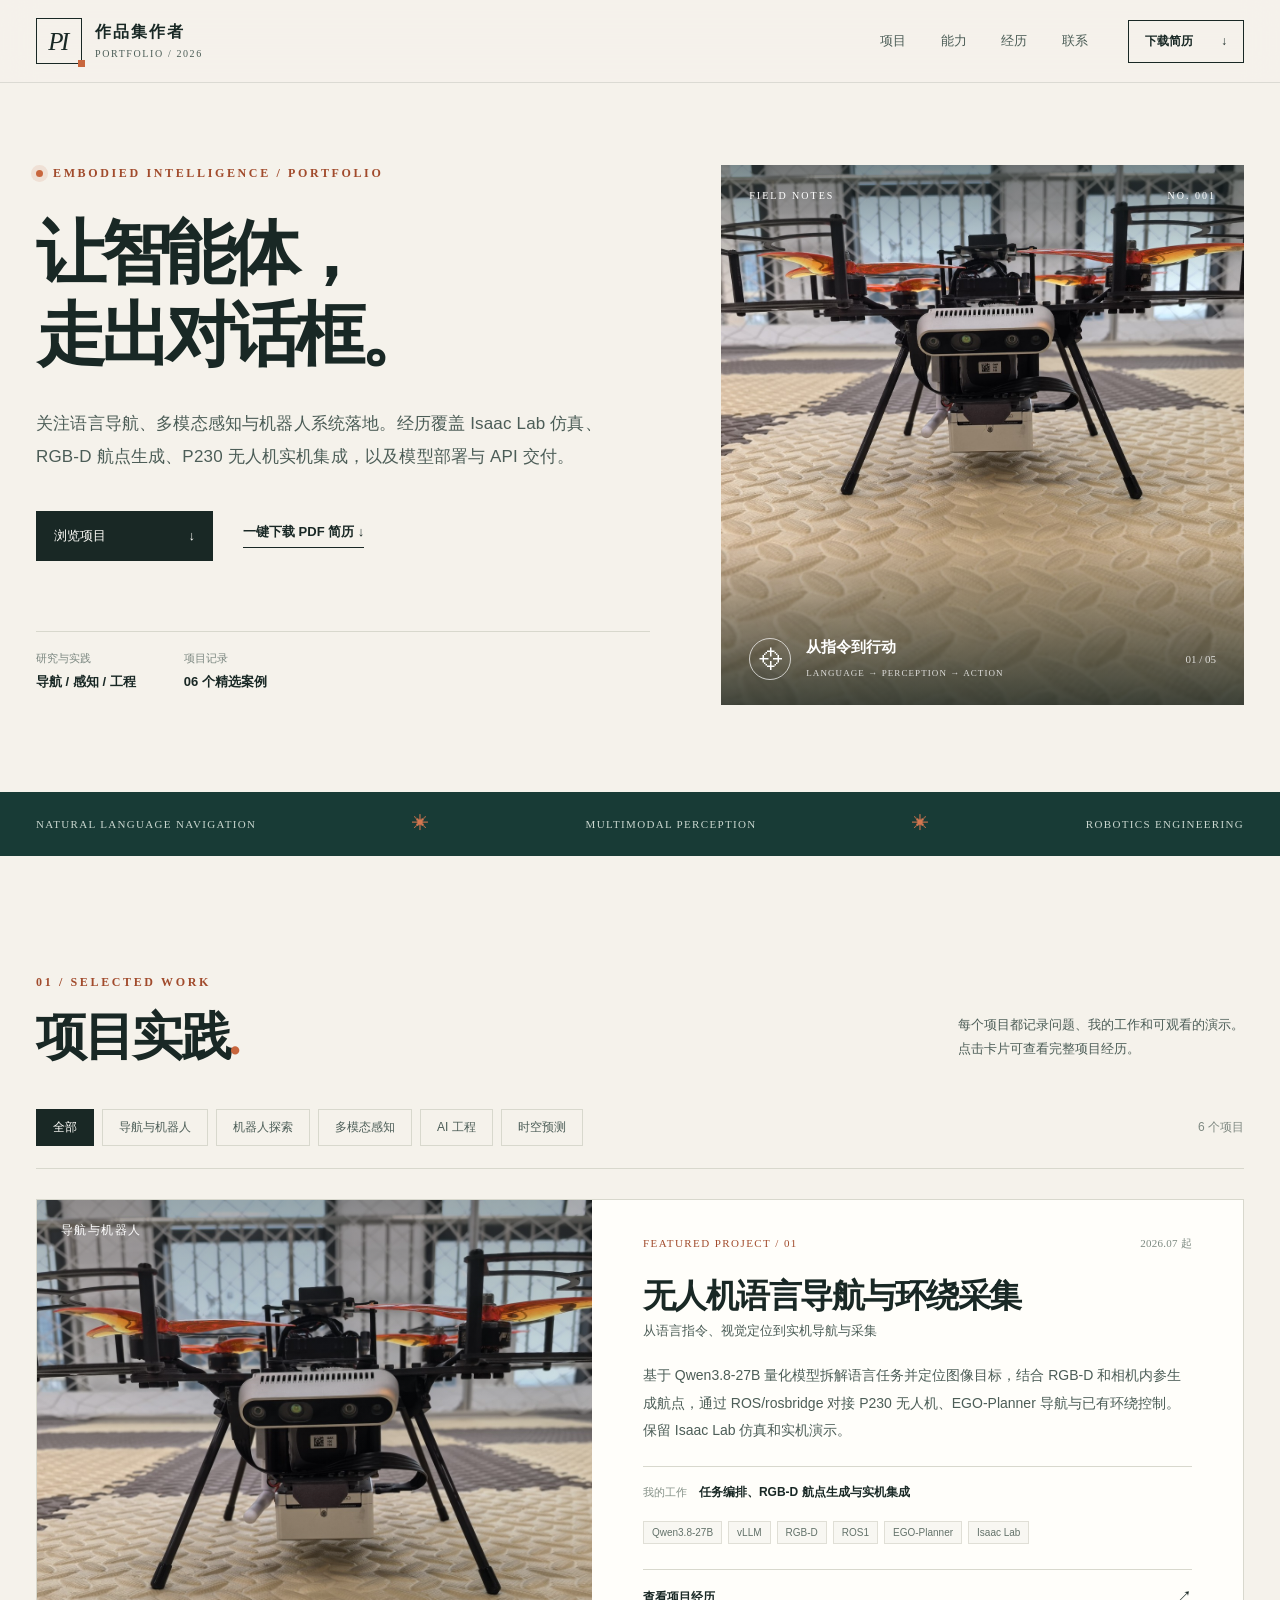
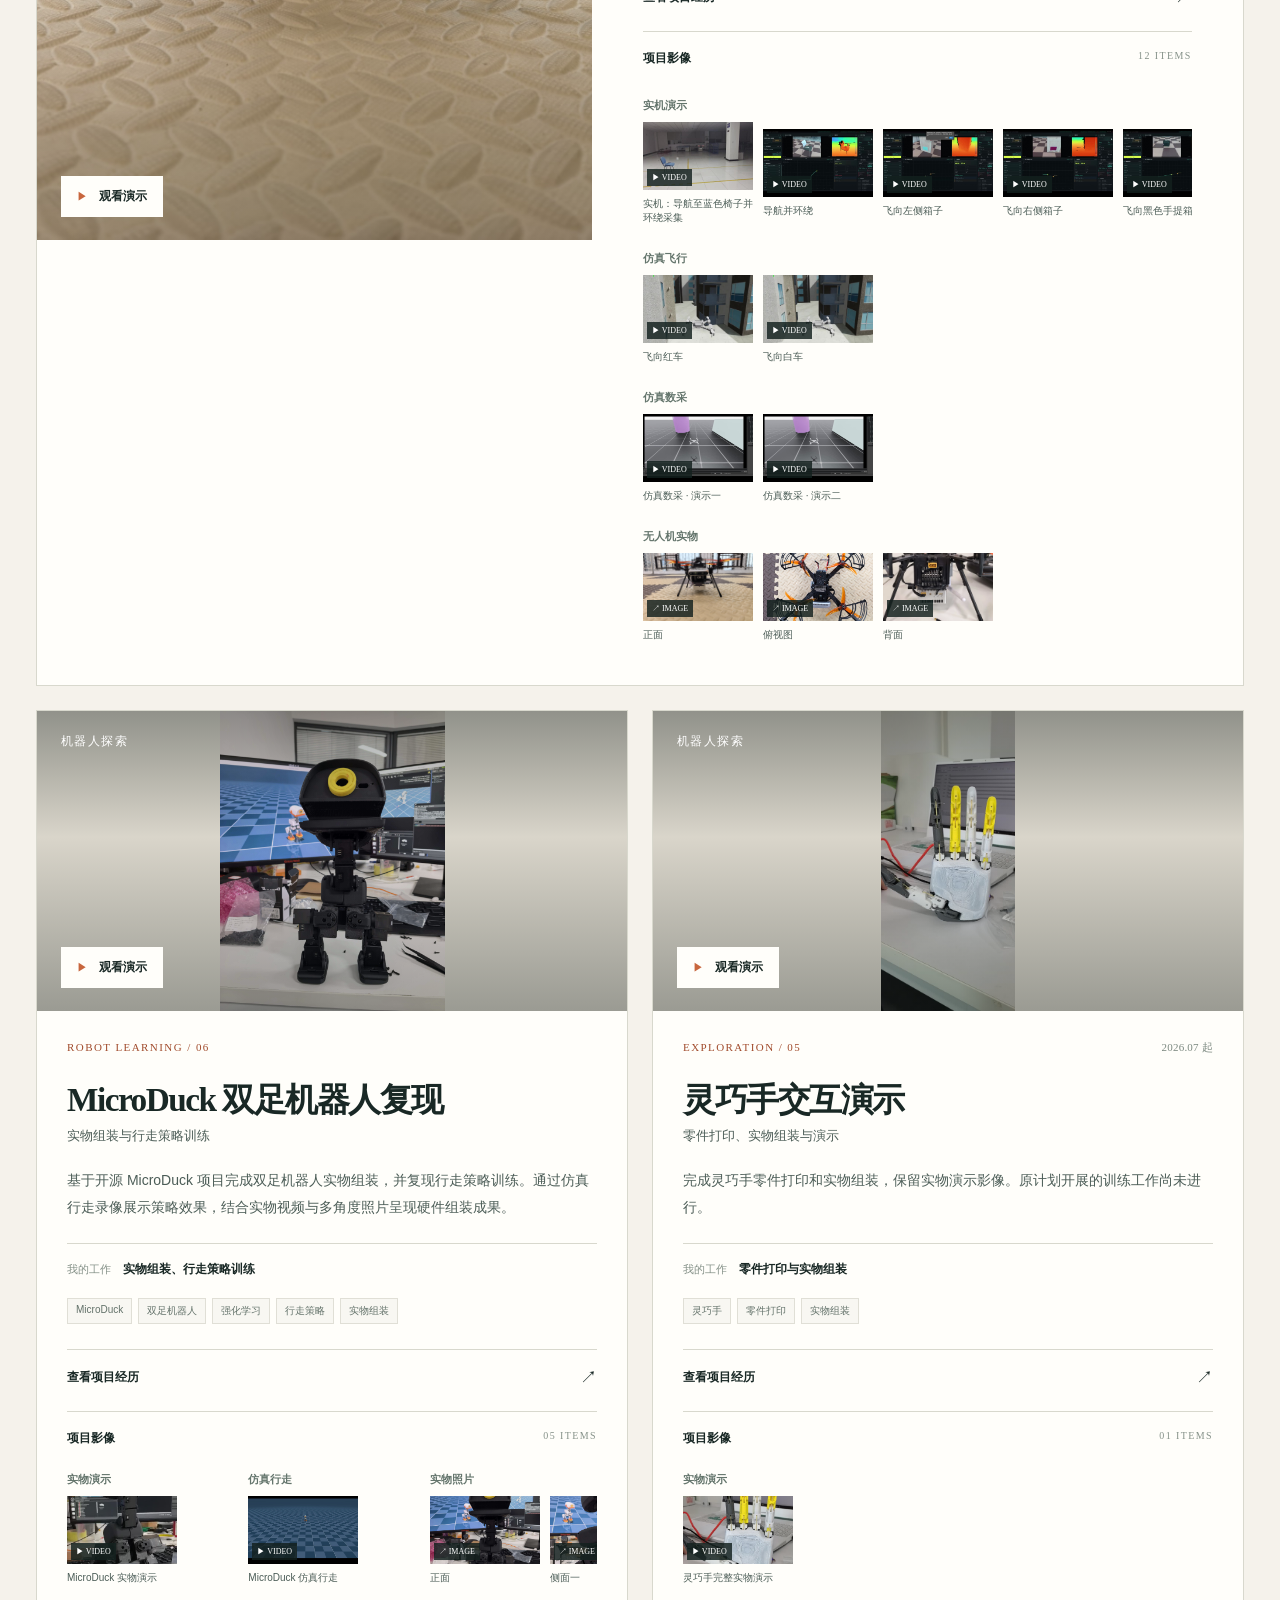
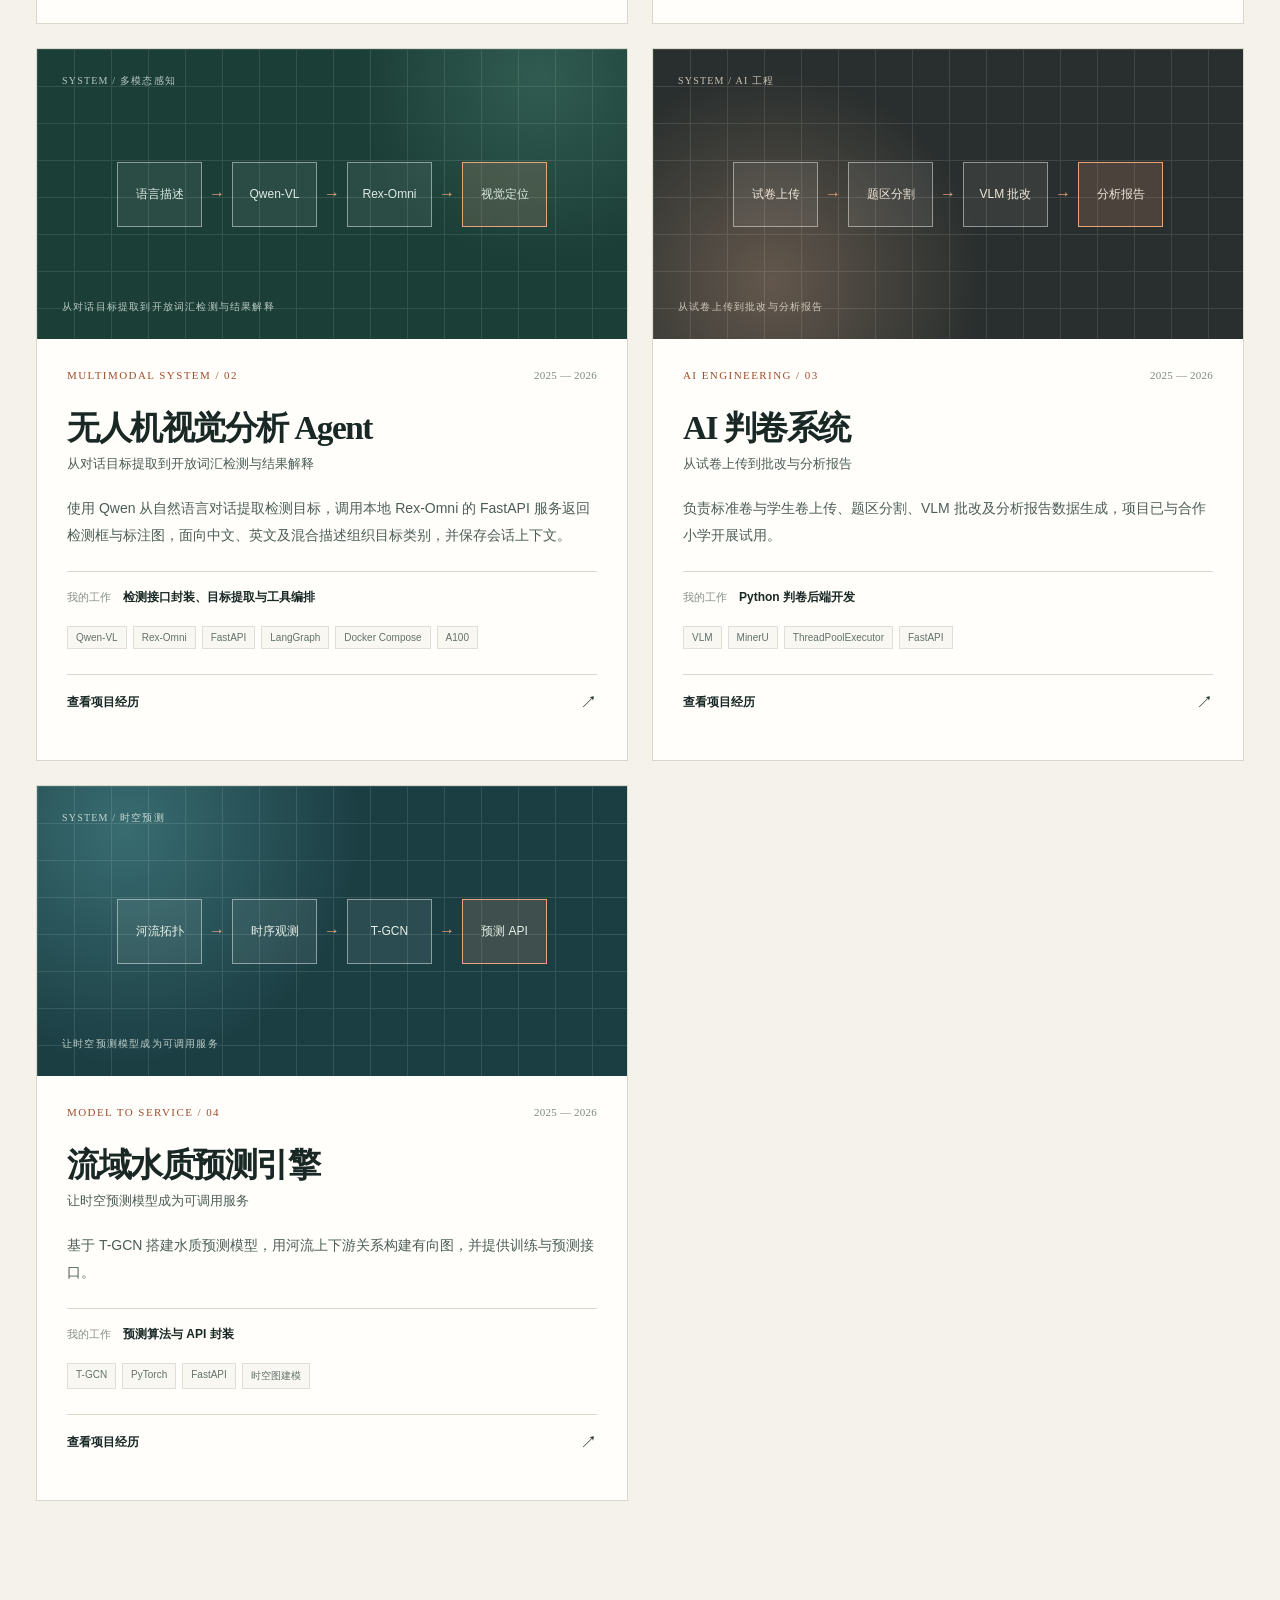
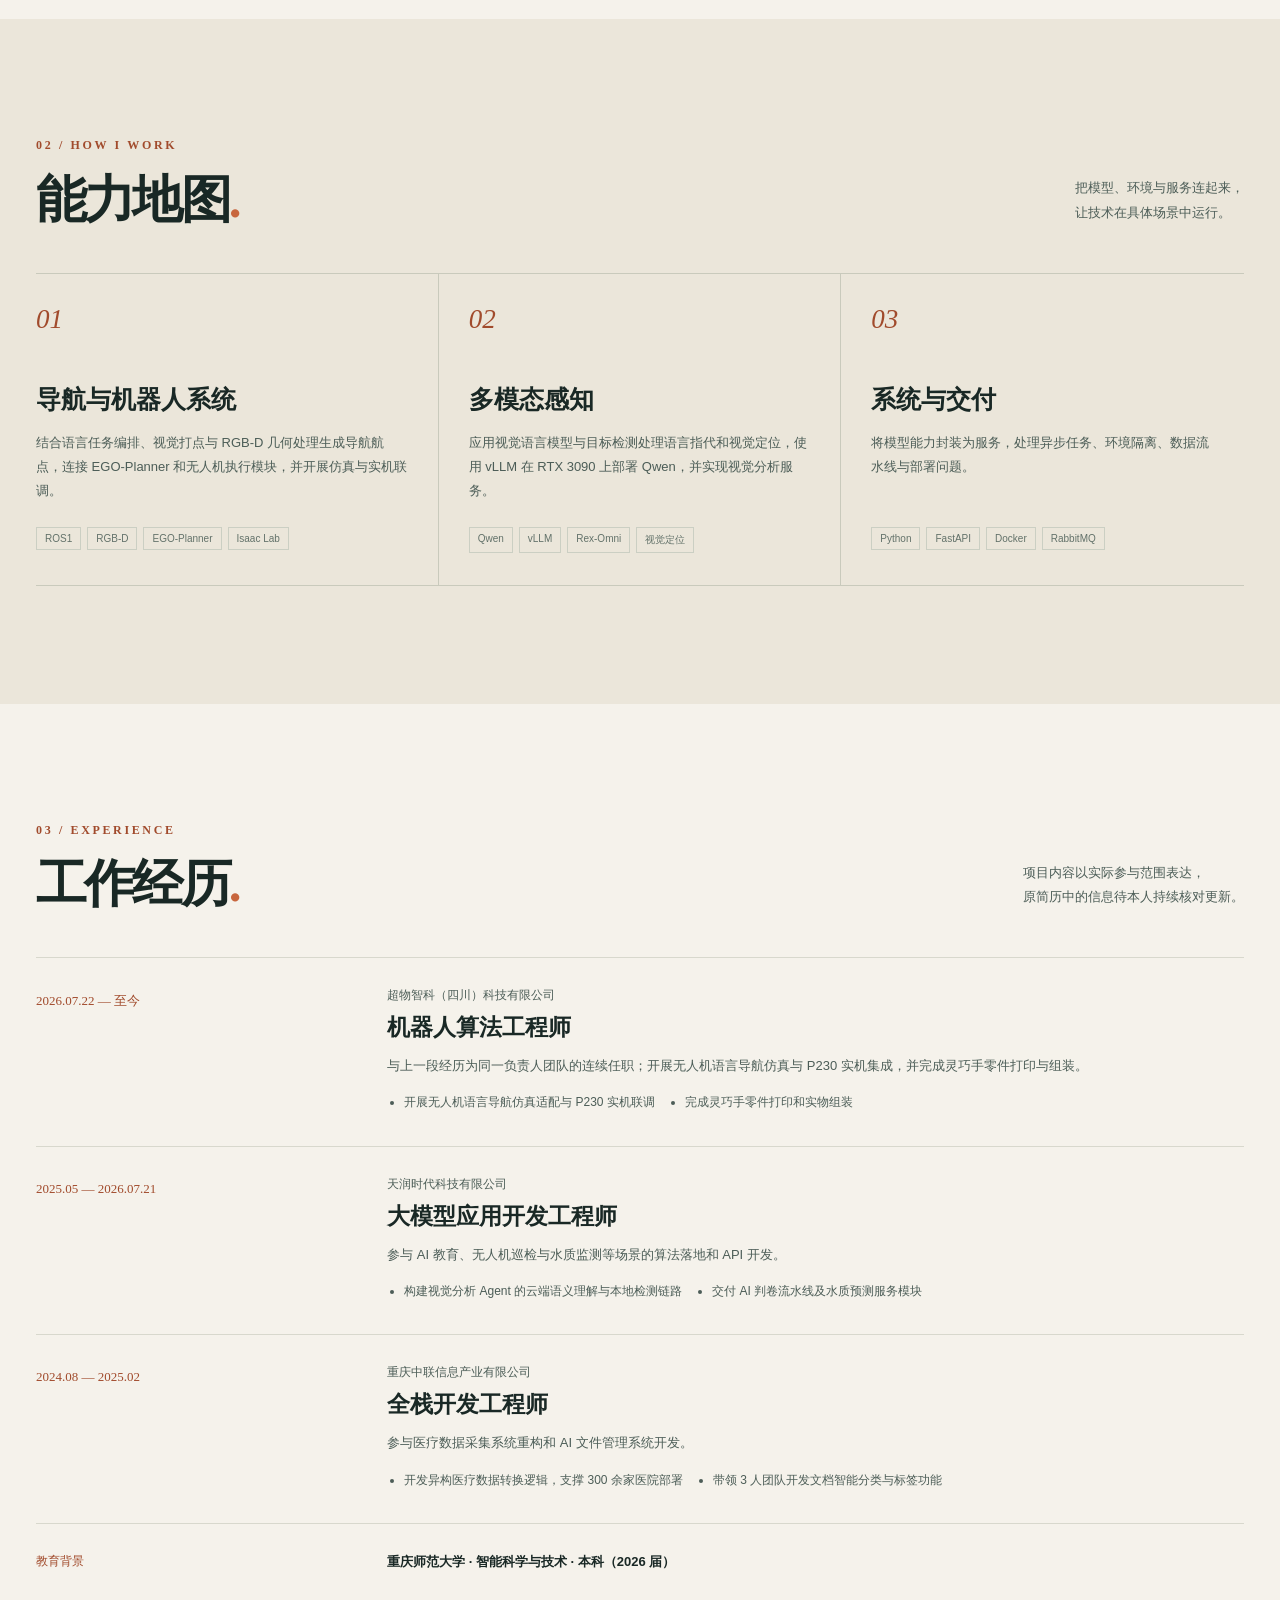
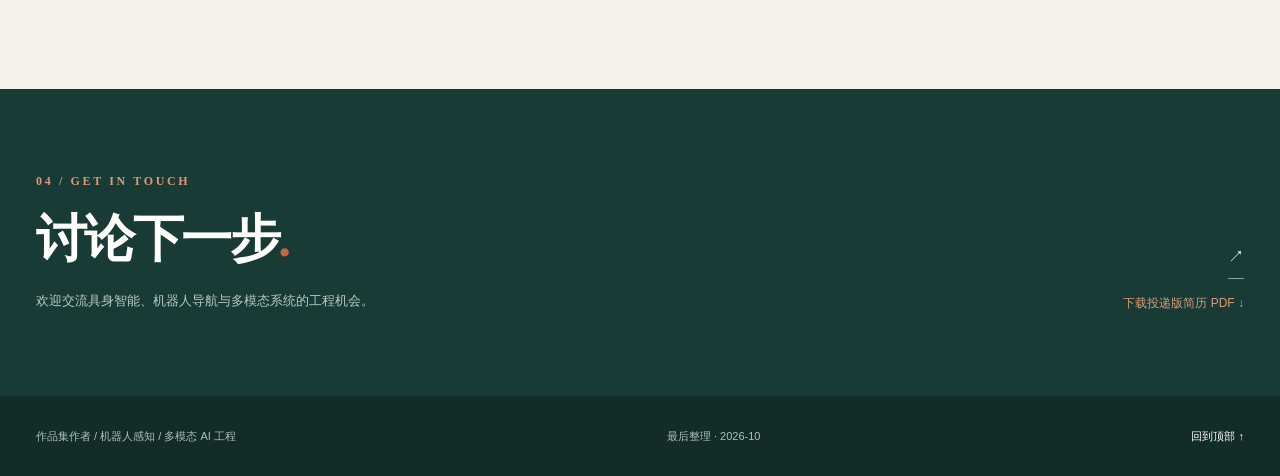
==== commit 59cd9e85: "修复竖图卡片大块留白并优先展示视频项目" ====
--- a/index.html
+++ b/index.html
@@ -6,7 +6,7 @@
     <meta name="theme-color" content="#f5f2eb" />
     <meta name="description" content="__PORTFOLIO_NAME__的具身智能与多模态 AI 项目作品集：无人机自然语言导航、视觉分析 Agent 和工程化实践。" />
     <title>__PORTFOLIO_NAME__ · 具身智能项目作品集</title>
-    <link rel="stylesheet" href="styles.css" />
+    <link rel="stylesheet" href="styles.css?v=compact-covers1" />
     <script type="module" src="app.js?v=publish2"></script>
   </head>
   <body>
--- a/styles.css
+++ b/styles.css
@@ -87,6 +87,9 @@
 .project-cover { position: relative; min-height: 290px; overflow: hidden; }
 .featured .project-cover { height: 100%; min-height: 640px; }
 .image-cover { background: #d9d5ca; }
+/* 普通卡片使用统一封面高度，避免竖图撑高整行并留下大块空白。 */
+.project-card:not(.featured) .image-cover { height: 300px; min-height: 0; }
+.project-card:not(.featured) .image-cover img { object-fit: contain; }
 .image-cover:after { content: ''; position: absolute; inset: 0; pointer-events: none; background: linear-gradient(180deg, rgba(10,20,19,.35), transparent 42%, rgba(10,20,19,.3)); }
 .image-cover img { width: 100%; height: 100%; object-fit: cover; transition: transform .5s ease; }
 .image-cover:hover img { transform: scale(1.035); }
@@ -248,6 +251,10 @@
   *, *:before, *:after { transition-duration: .01ms !important; animation-duration: .01ms !important; }
 }
 @media (min-width: 781px) {
+  /* 并排呈现普通卡片的素材分组，减少分组逐行堆叠产生的行间留白。 */
+  .project-card:not(.featured) .media-gallery { display: grid; grid-template-columns: repeat(auto-fit, minmax(150px, 1fr)); column-gap: 14px; }
+  .project-card:not(.featured) .media-gallery-head { grid-column: 1 / -1; }
+  .project-card:not(.featured) .media-group { margin-top: 12px; }
   /* 素材增加时保持封面比例，阅读项目经历时封面随滚动停留。 */
   .featured .image-cover { align-self:start; position:sticky; top:96px; height:640px; min-height:0; }
 }
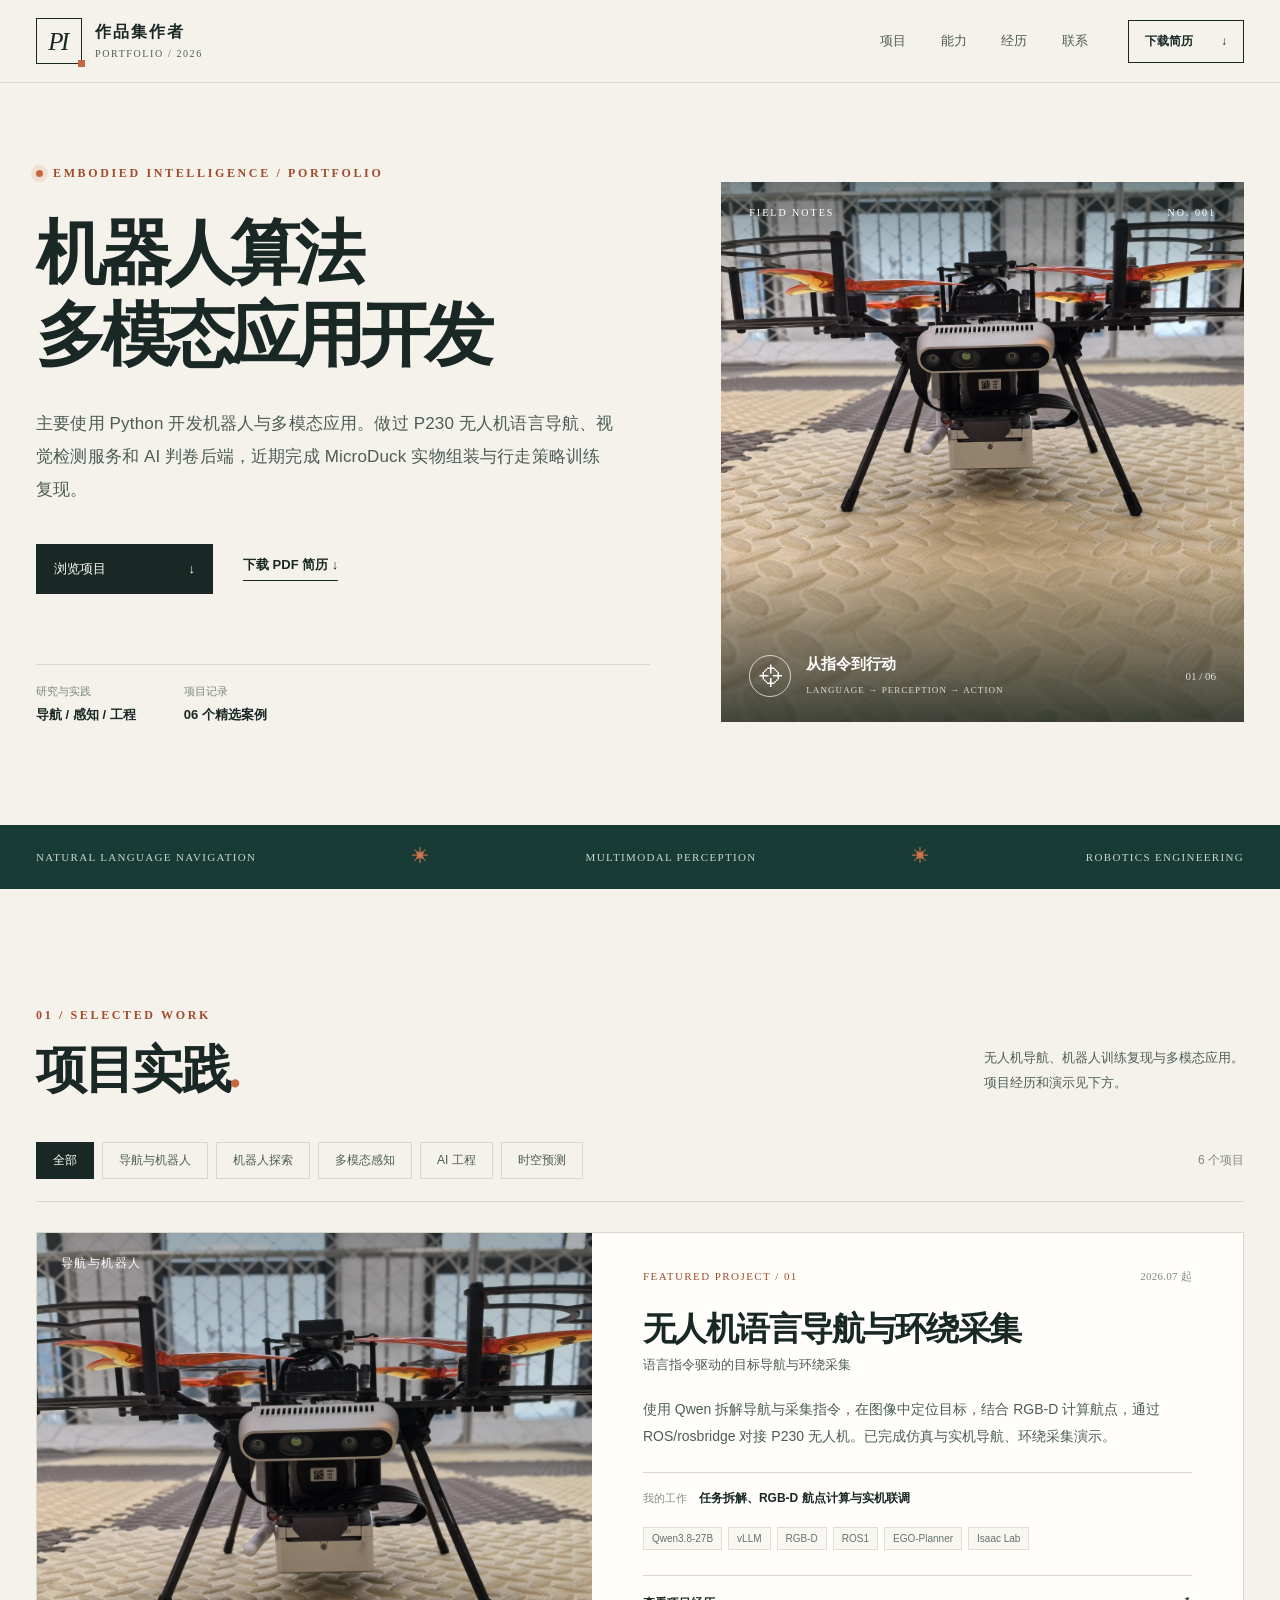
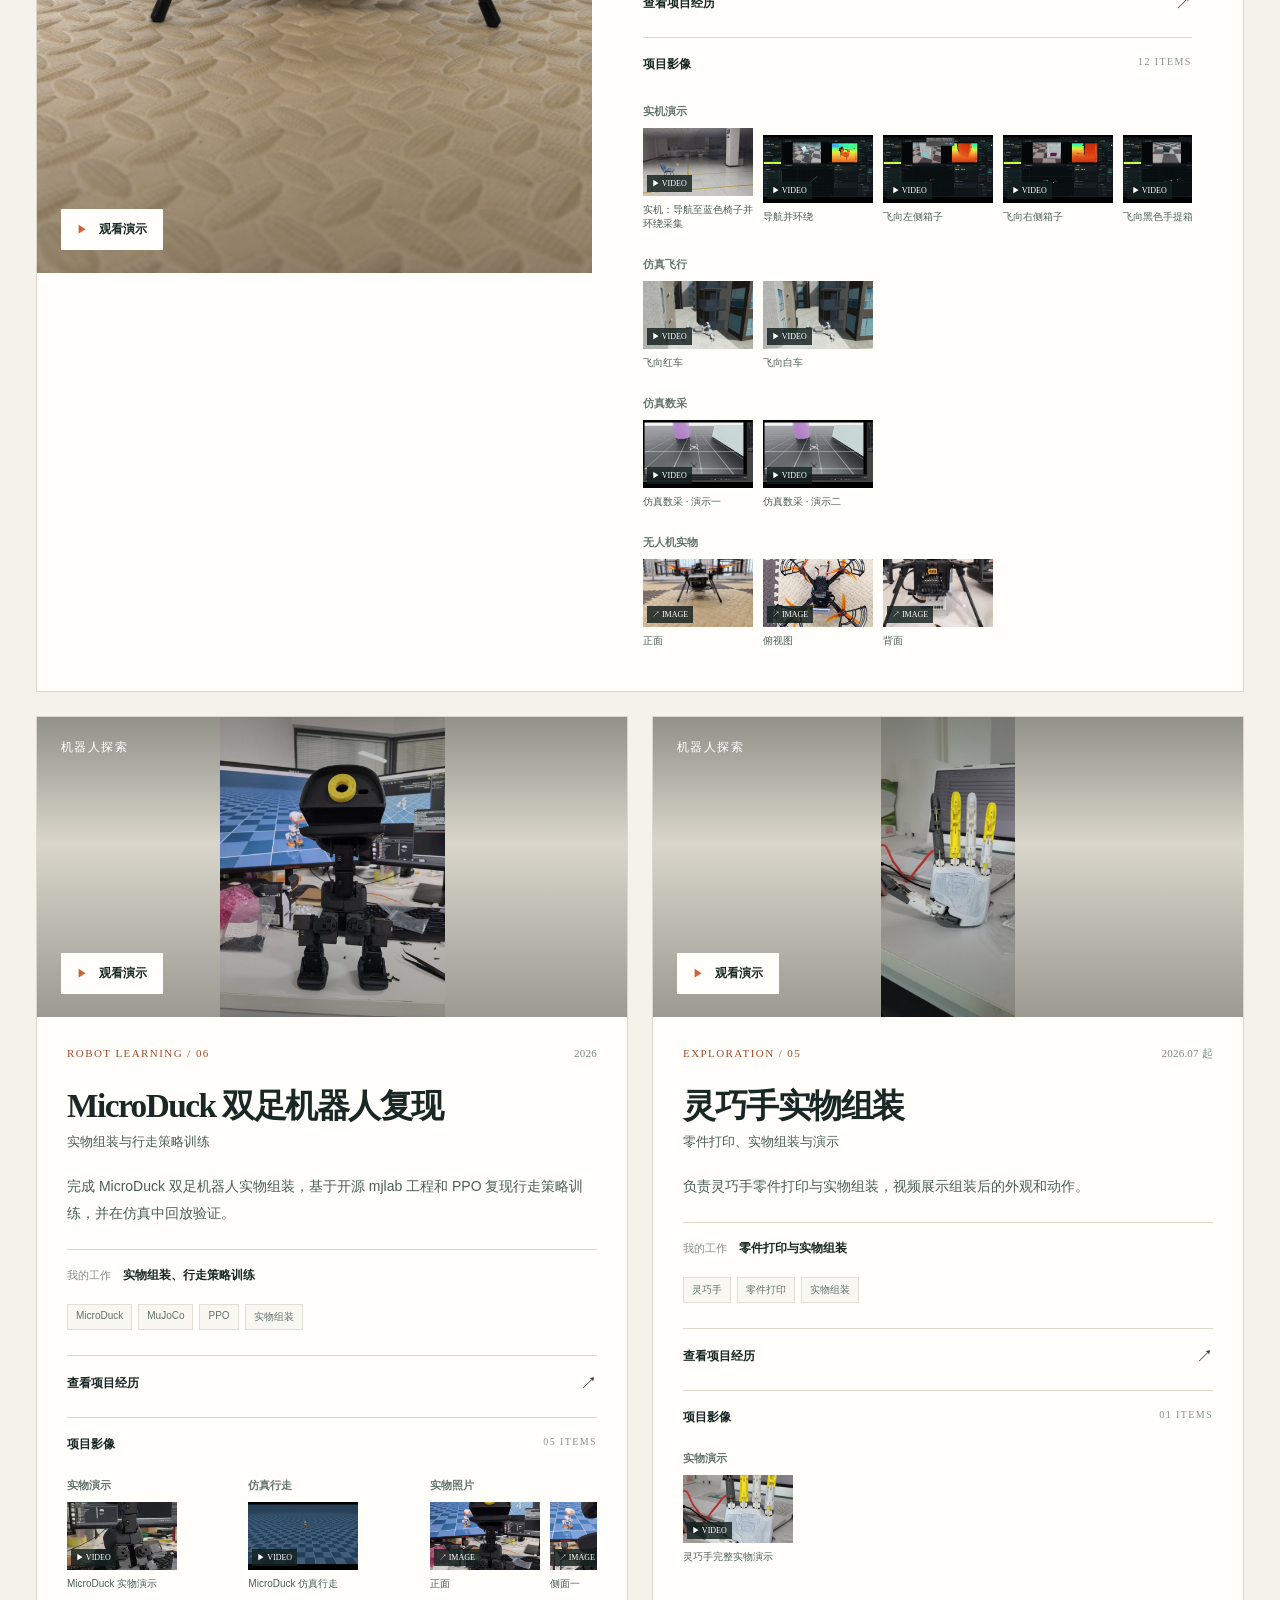
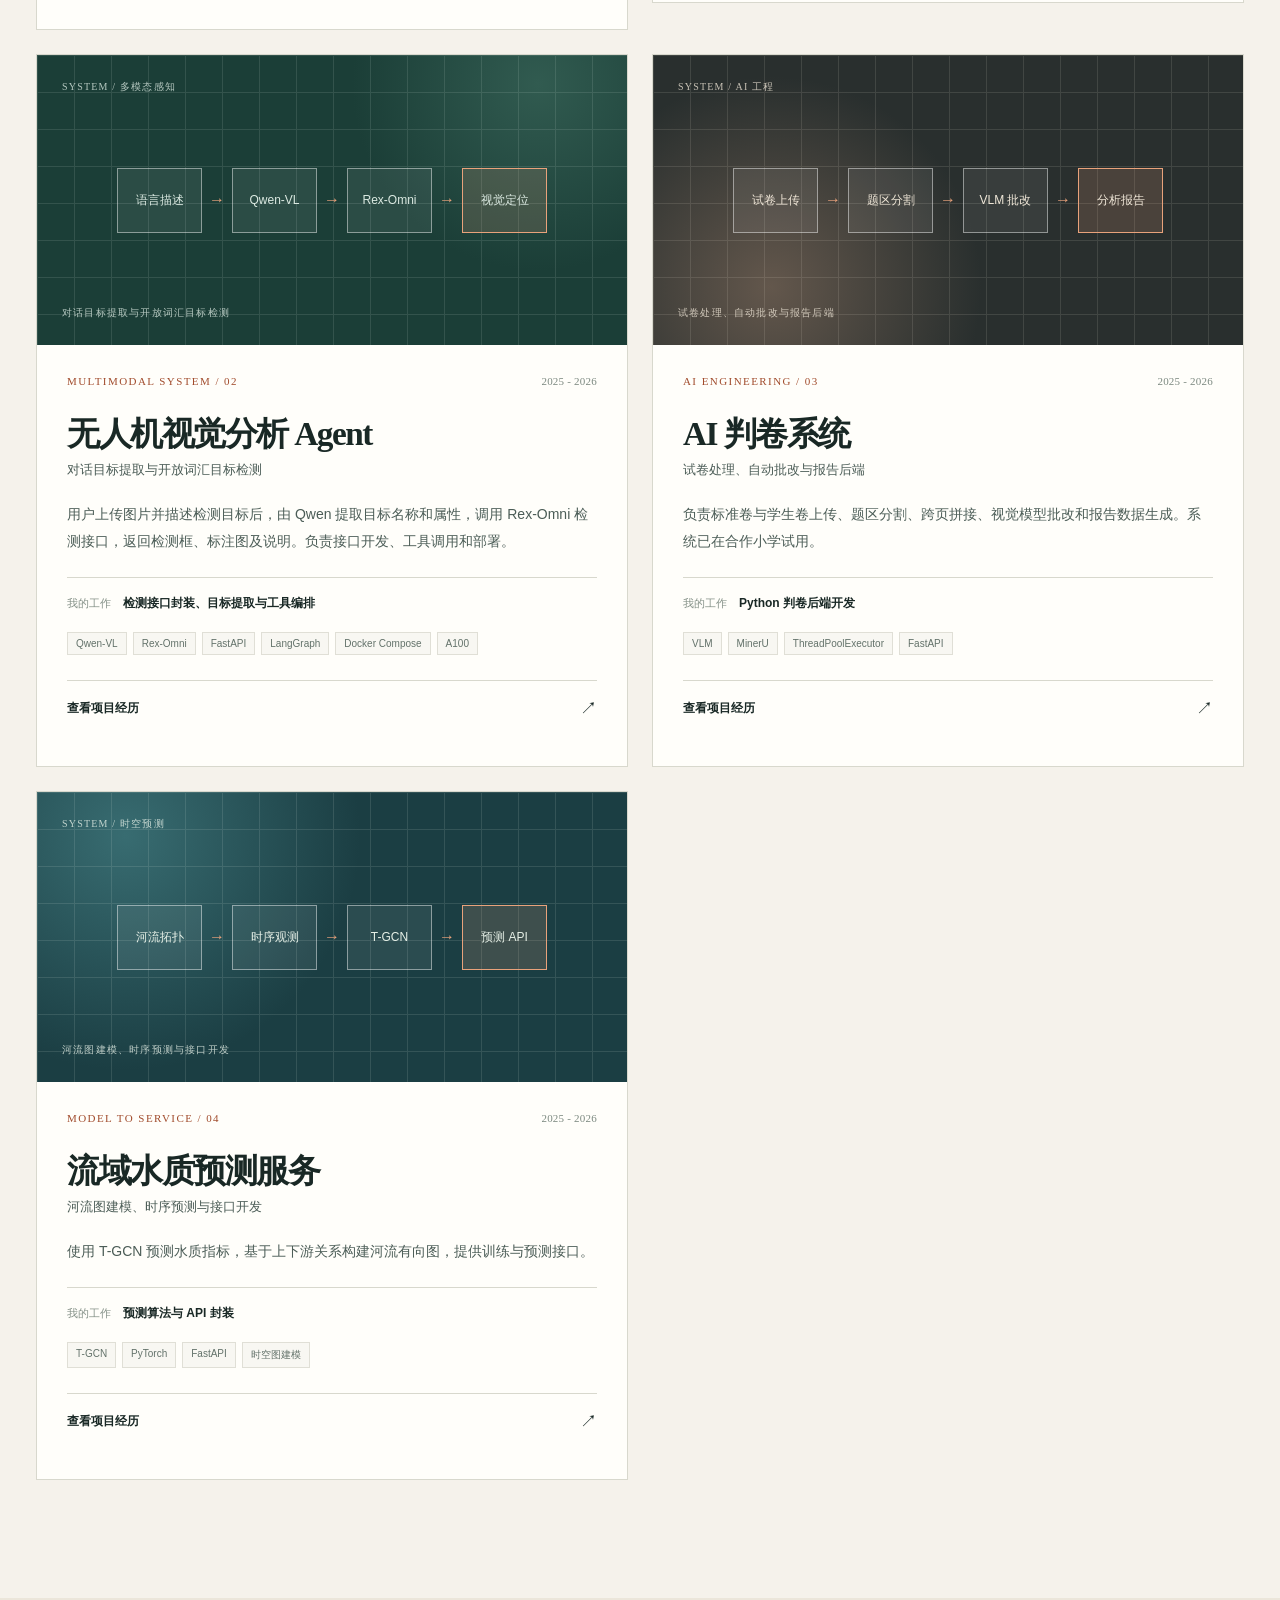
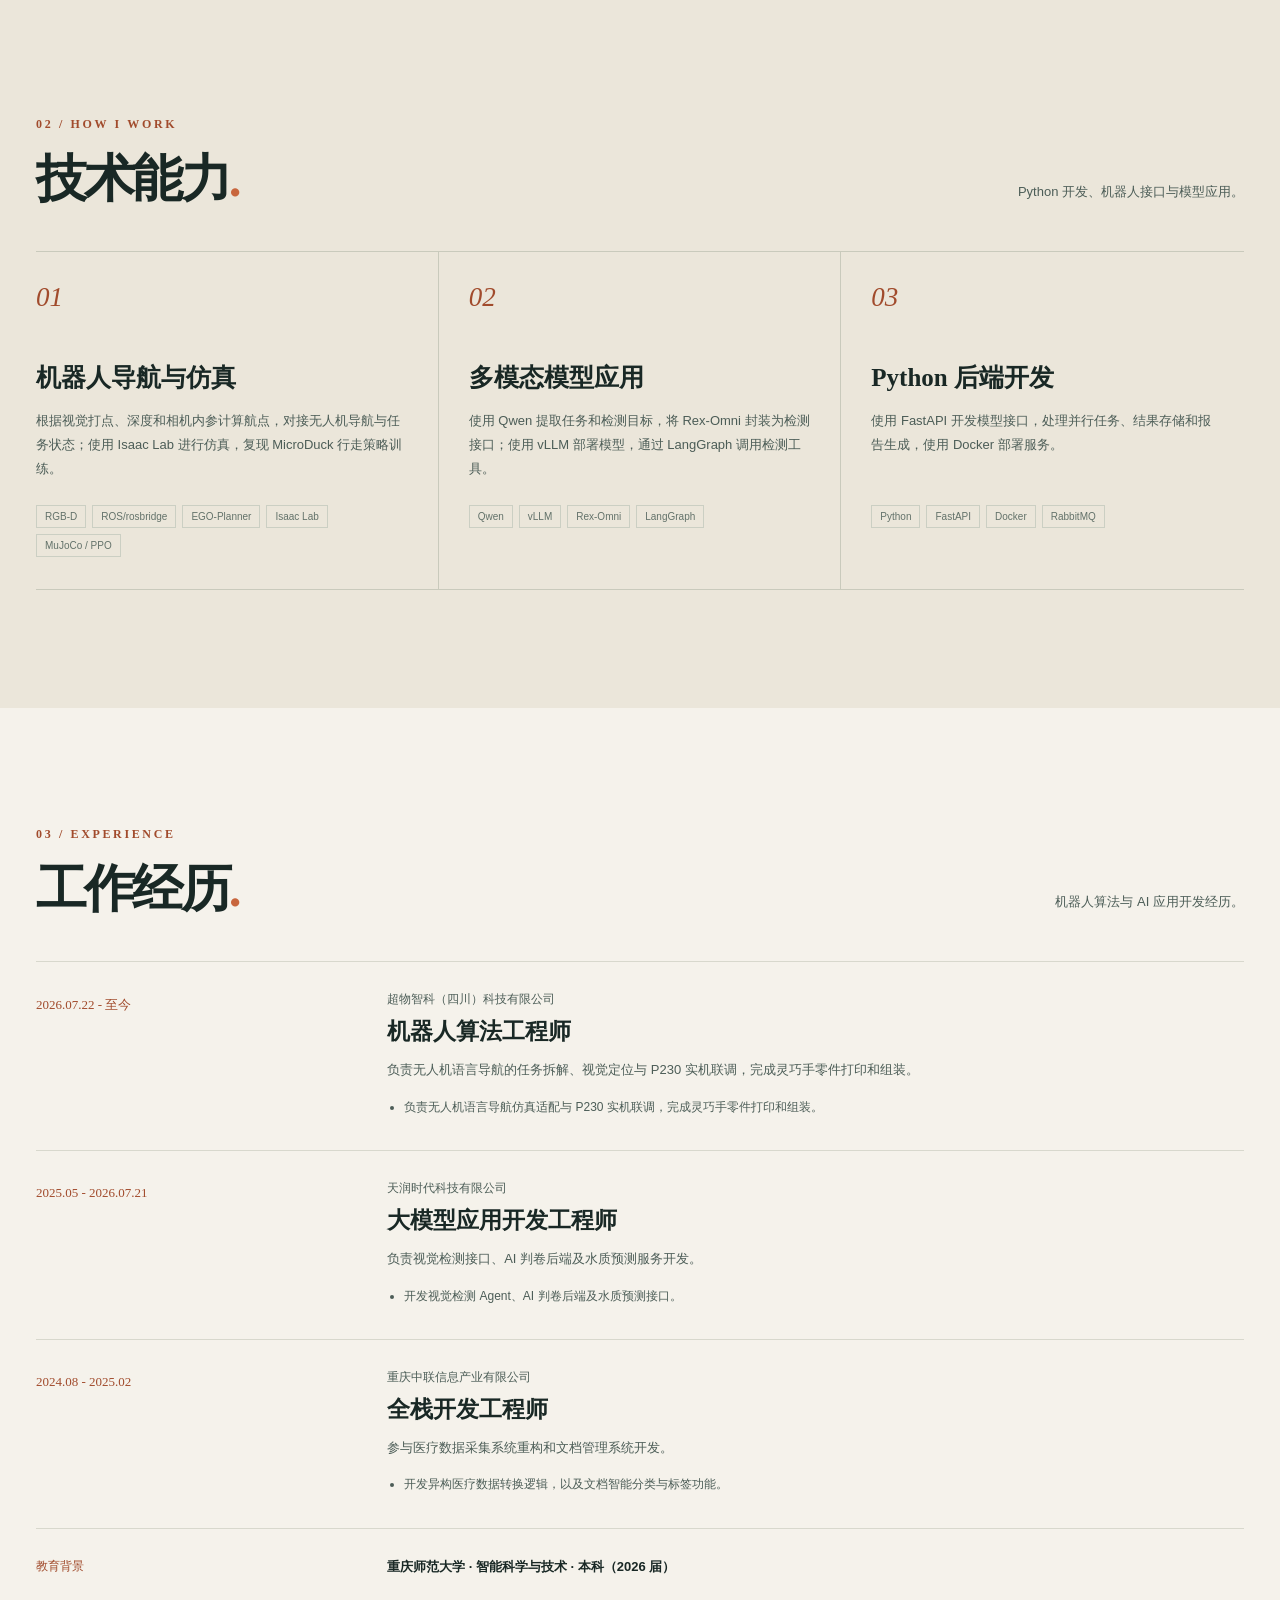
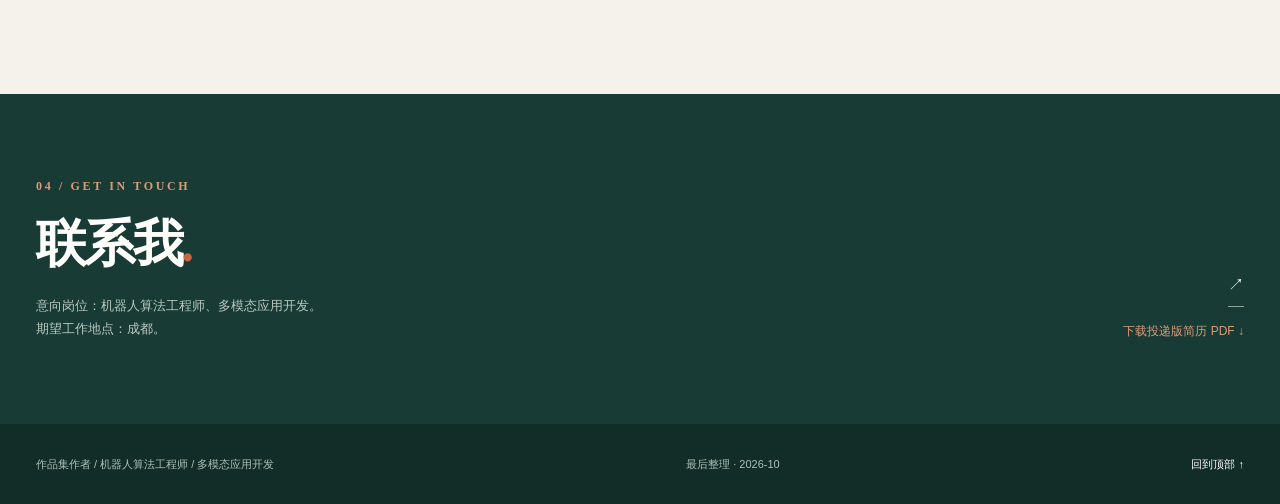
==== commit 74c30258: "更新面试用项目文案并将 MicroDuck 纳入简历" ====
--- a/index.html
+++ b/index.html
@@ -7,7 +7,7 @@
     <meta name="description" content="__PORTFOLIO_NAME__的具身智能与多模态 AI 项目作品集：无人机自然语言导航、视觉分析 Agent 和工程化实践。" />
     <title>__PORTFOLIO_NAME__ · 具身智能项目作品集</title>
     <link rel="stylesheet" href="styles.css?v=compact-covers1" />
-    <script type="module" src="app.js?v=publish2"></script>
+    <script type="module" src="app.js?v=resume-copy1"></script>
   </head>
   <body>
     <div id="app"><p class="loading">正在加载项目内容…</p></div>
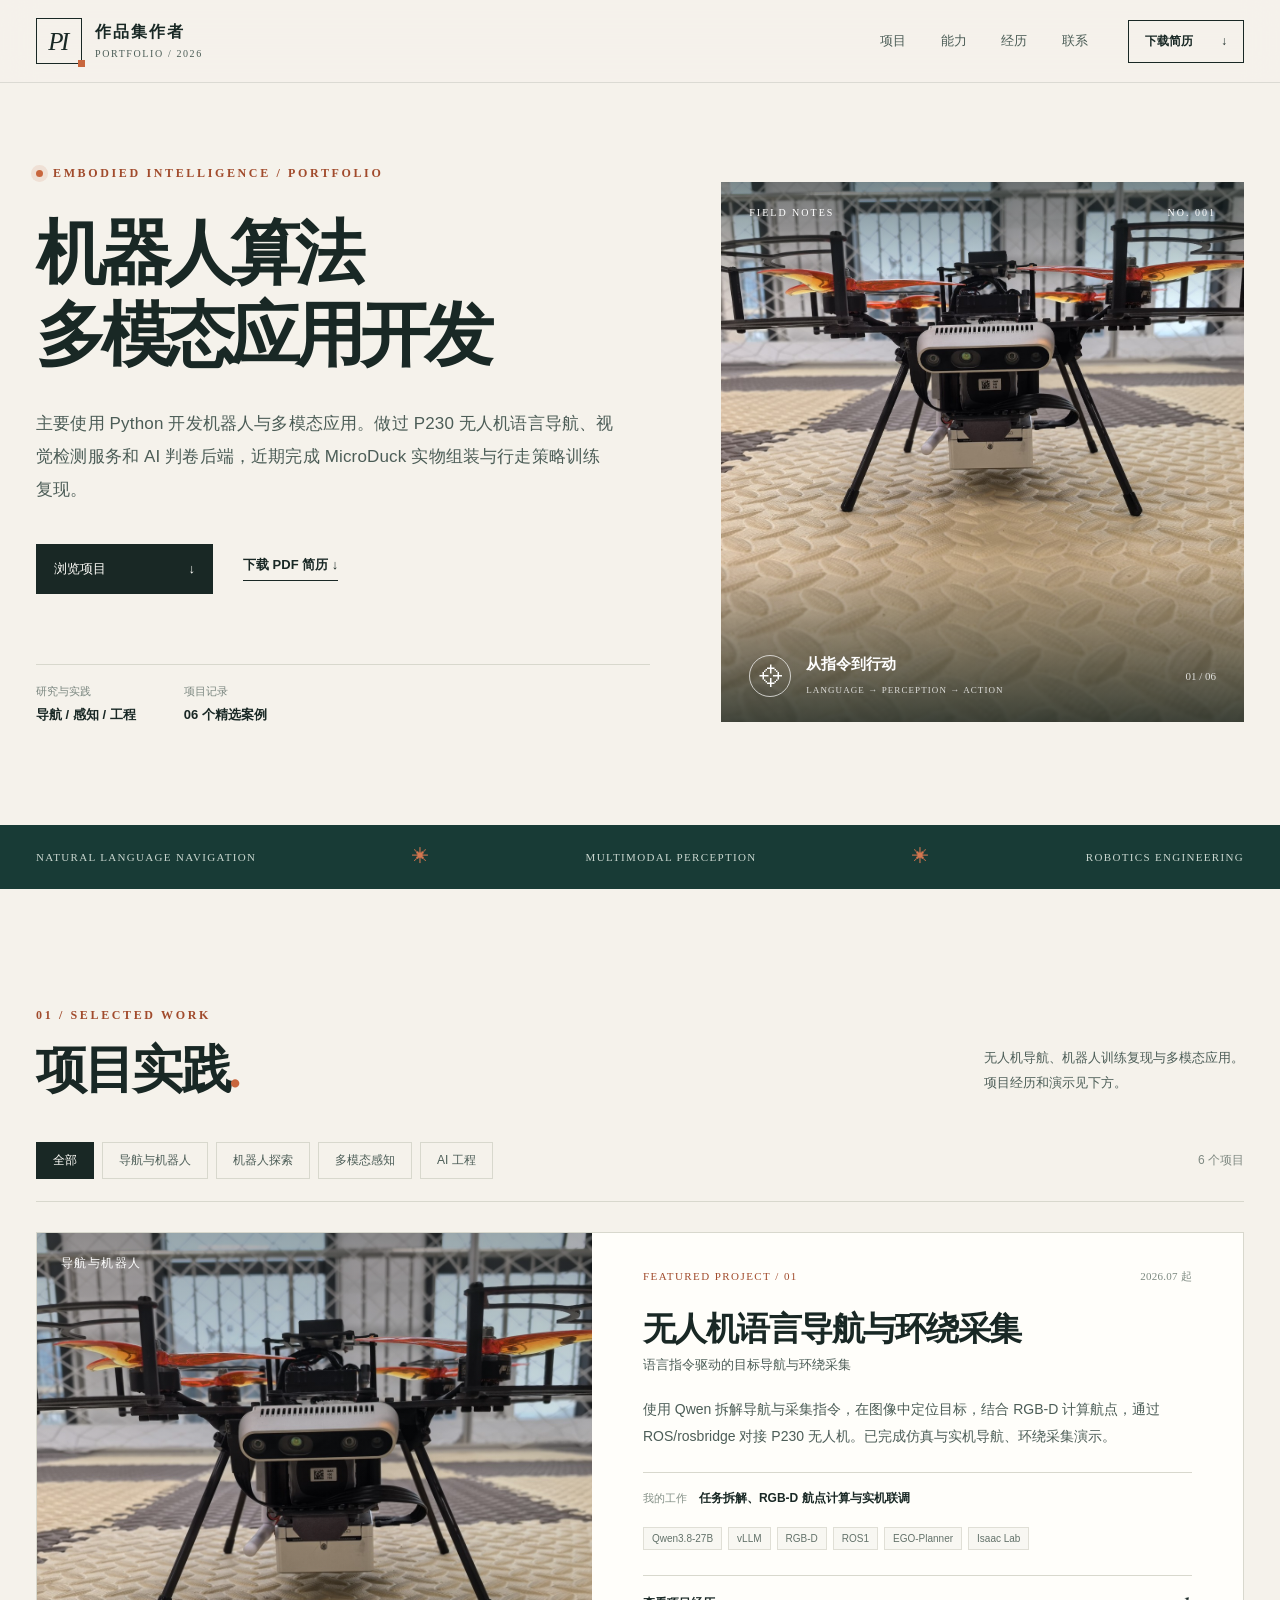
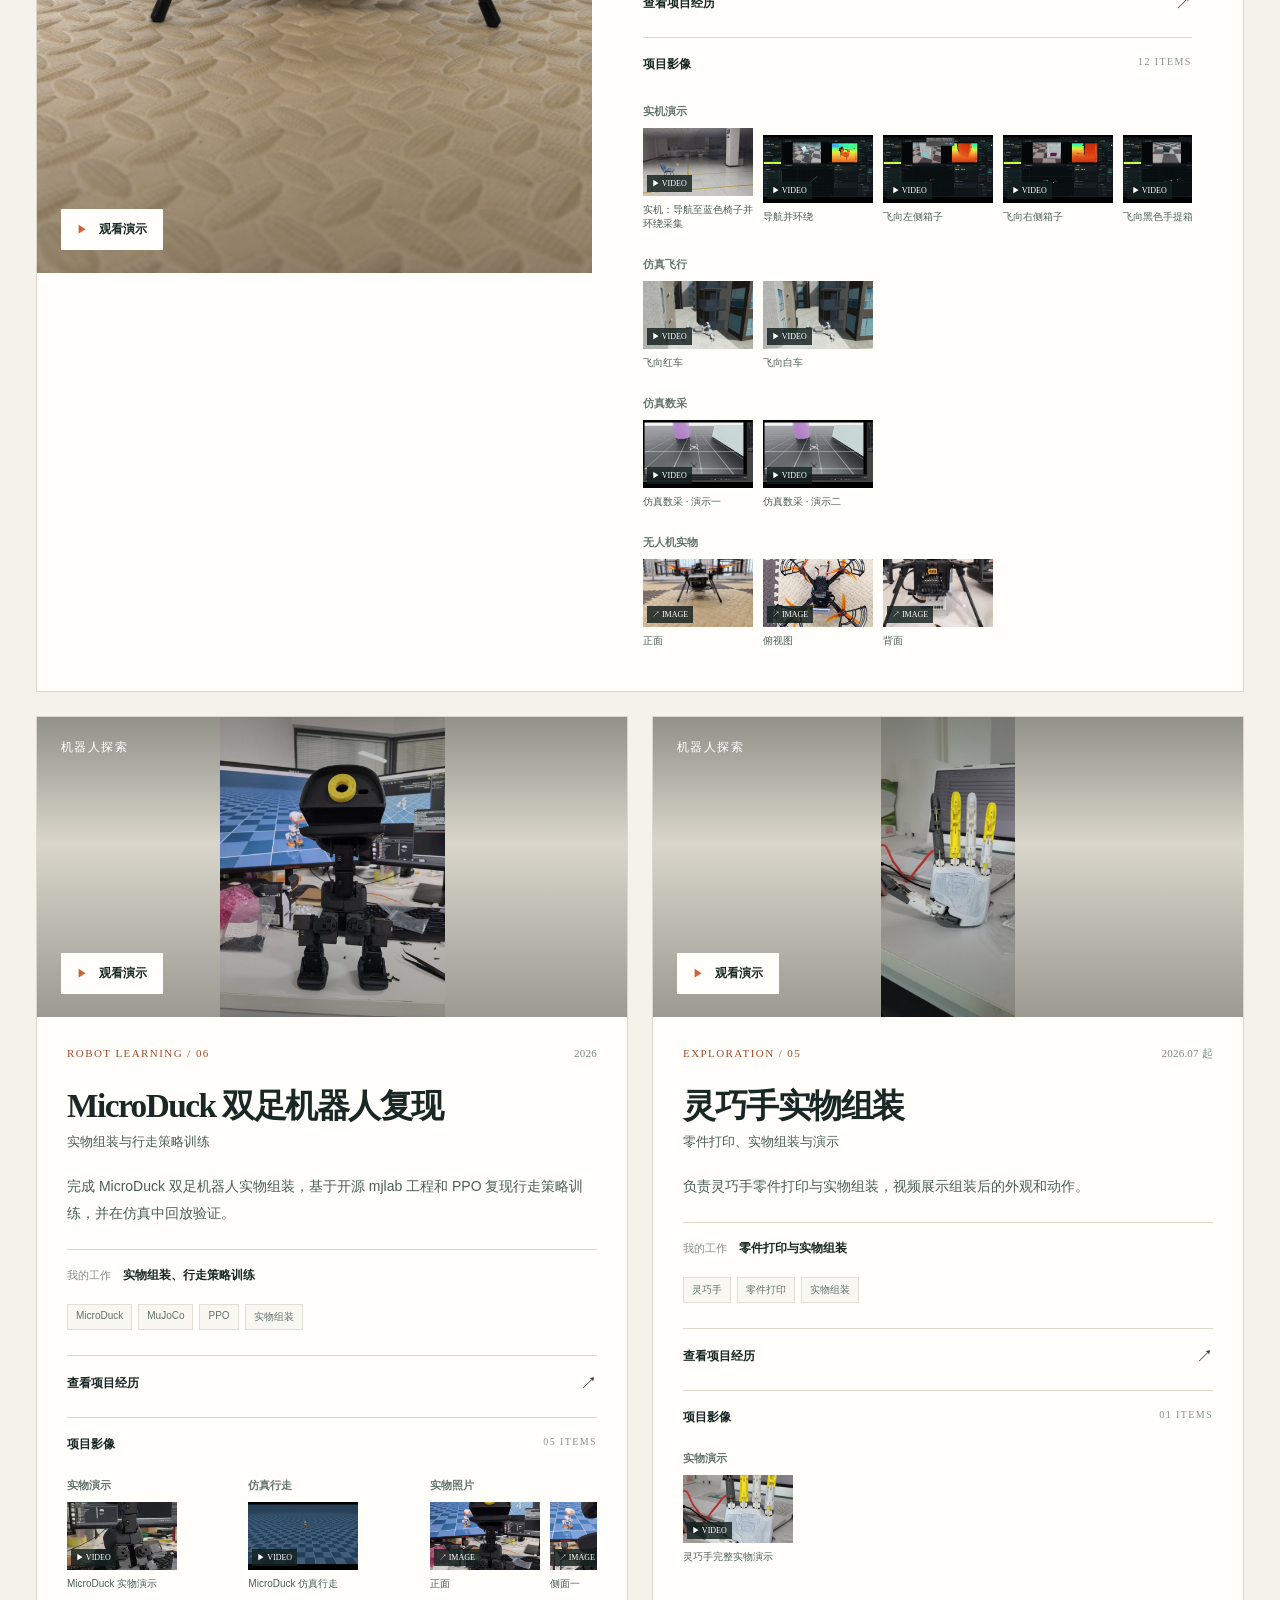
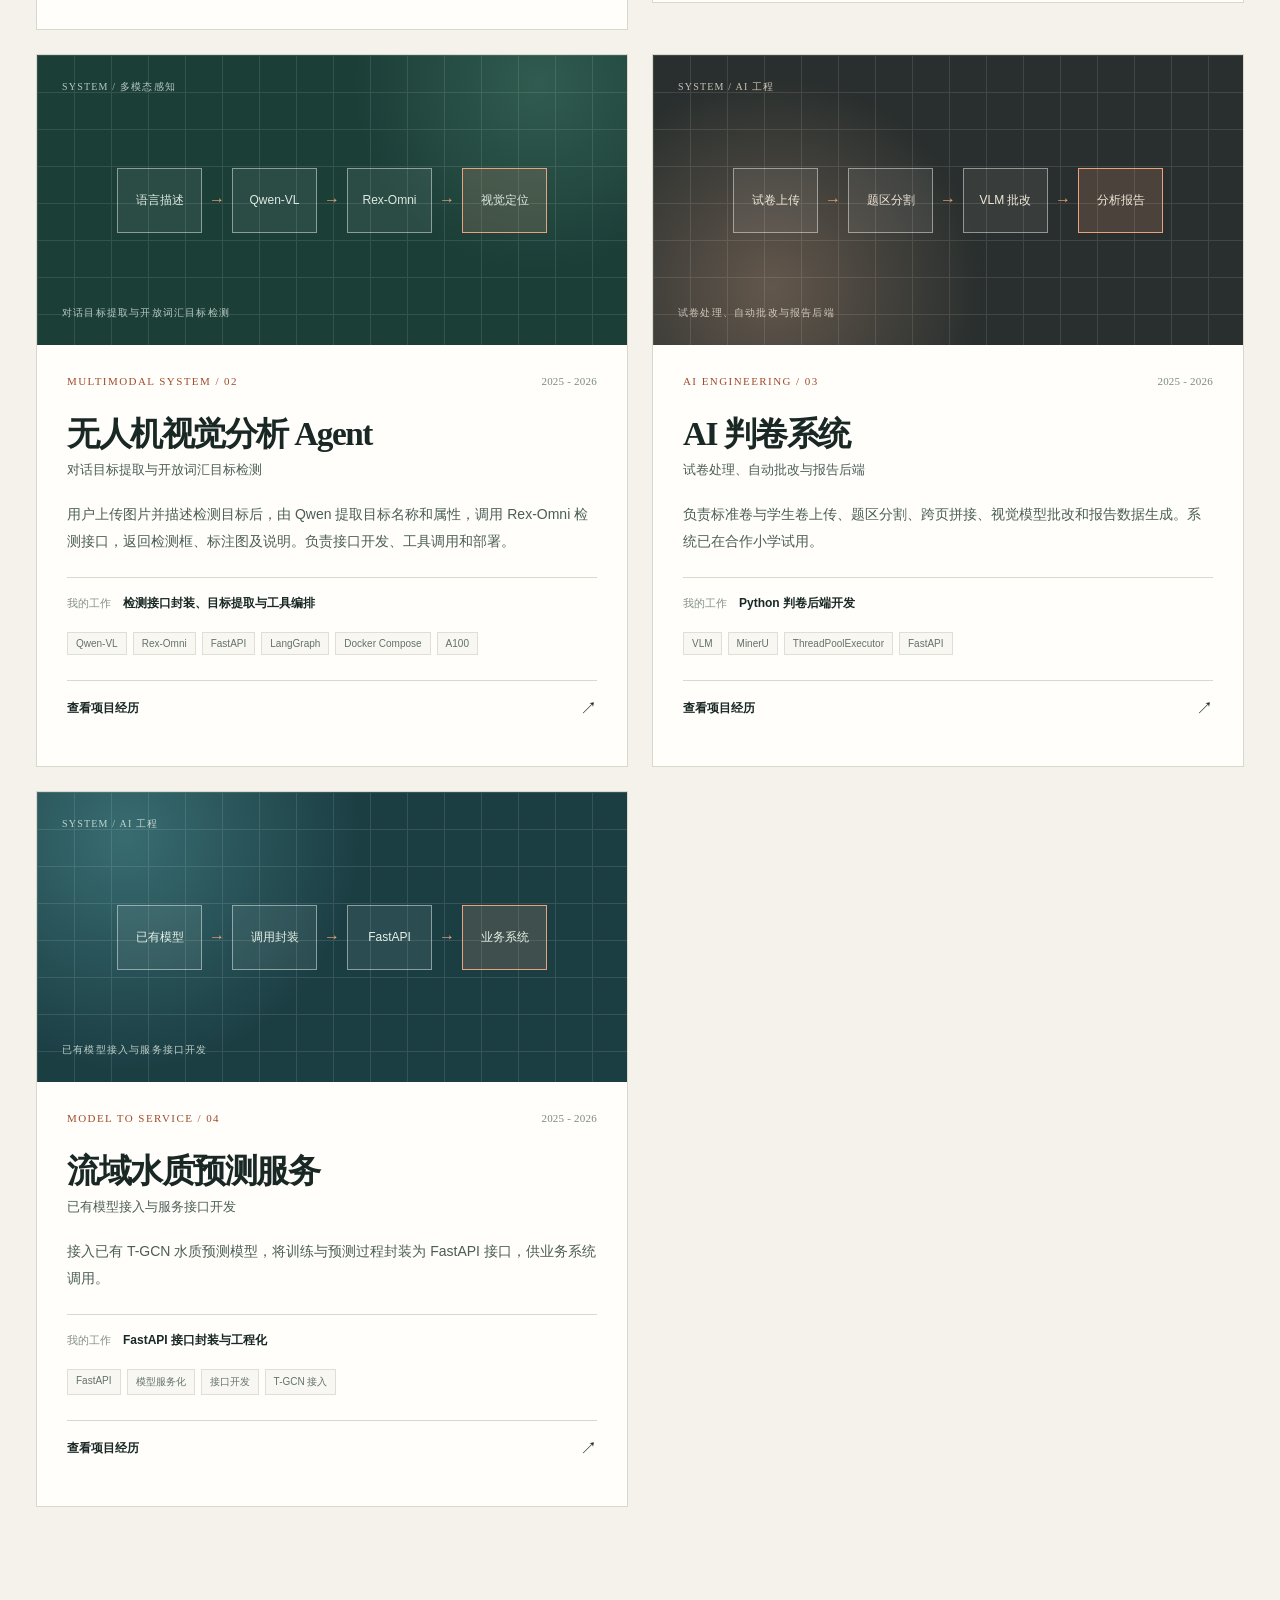
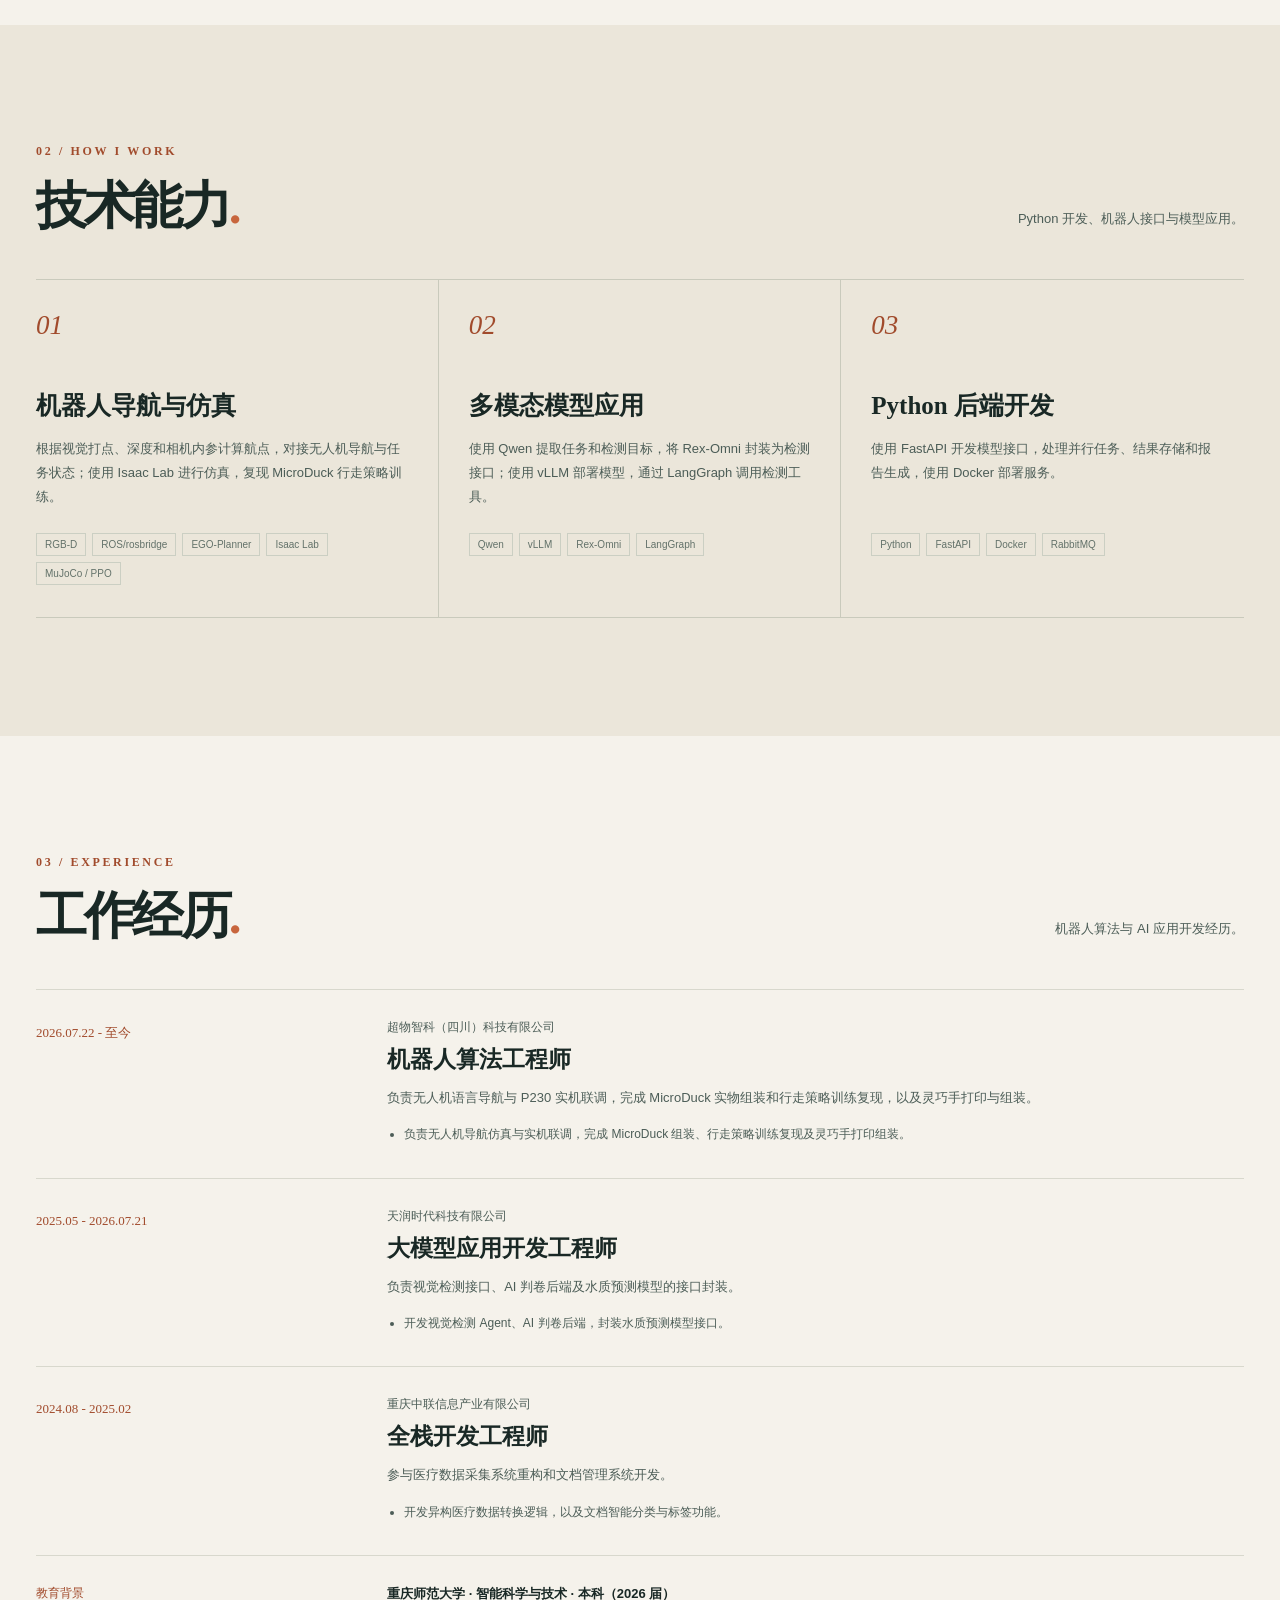
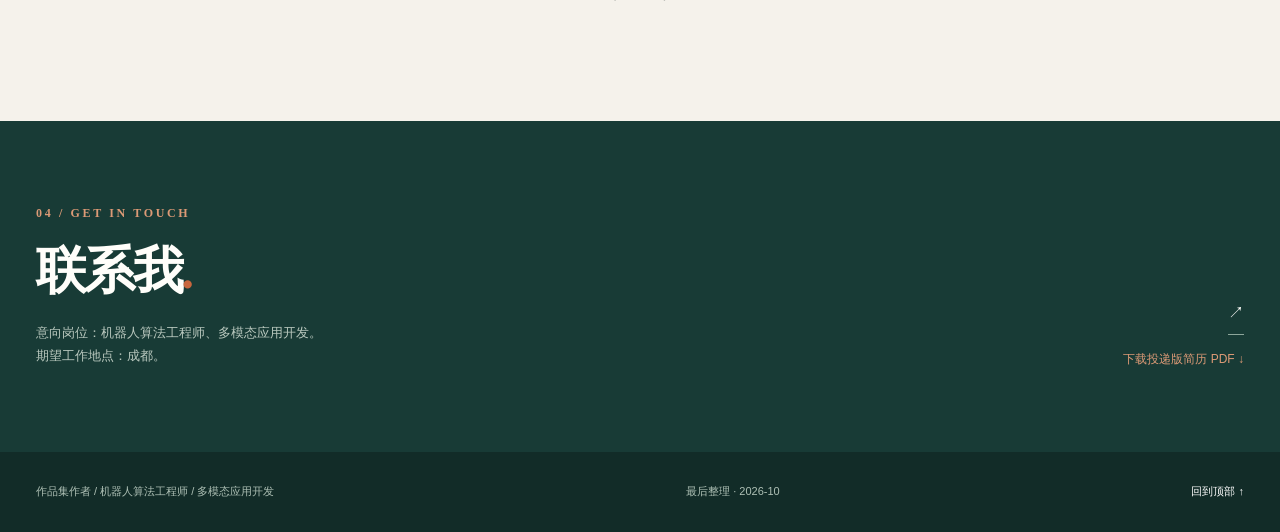
==== commit efc5f799: "更正水质项目职责与 MicroDuck 公司归属" ====
--- a/index.html
+++ b/index.html
@@ -7,7 +7,7 @@
     <meta name="description" content="__PORTFOLIO_NAME__的具身智能与多模态 AI 项目作品集：无人机自然语言导航、视觉分析 Agent 和工程化实践。" />
     <title>__PORTFOLIO_NAME__ · 具身智能项目作品集</title>
     <link rel="stylesheet" href="styles.css?v=compact-covers1" />
-    <script type="module" src="app.js?v=resume-copy1"></script>
+    <script type="module" src="app.js?v=water-service1"></script>
   </head>
   <body>
     <div id="app"><p class="loading">正在加载项目内容…</p></div>
